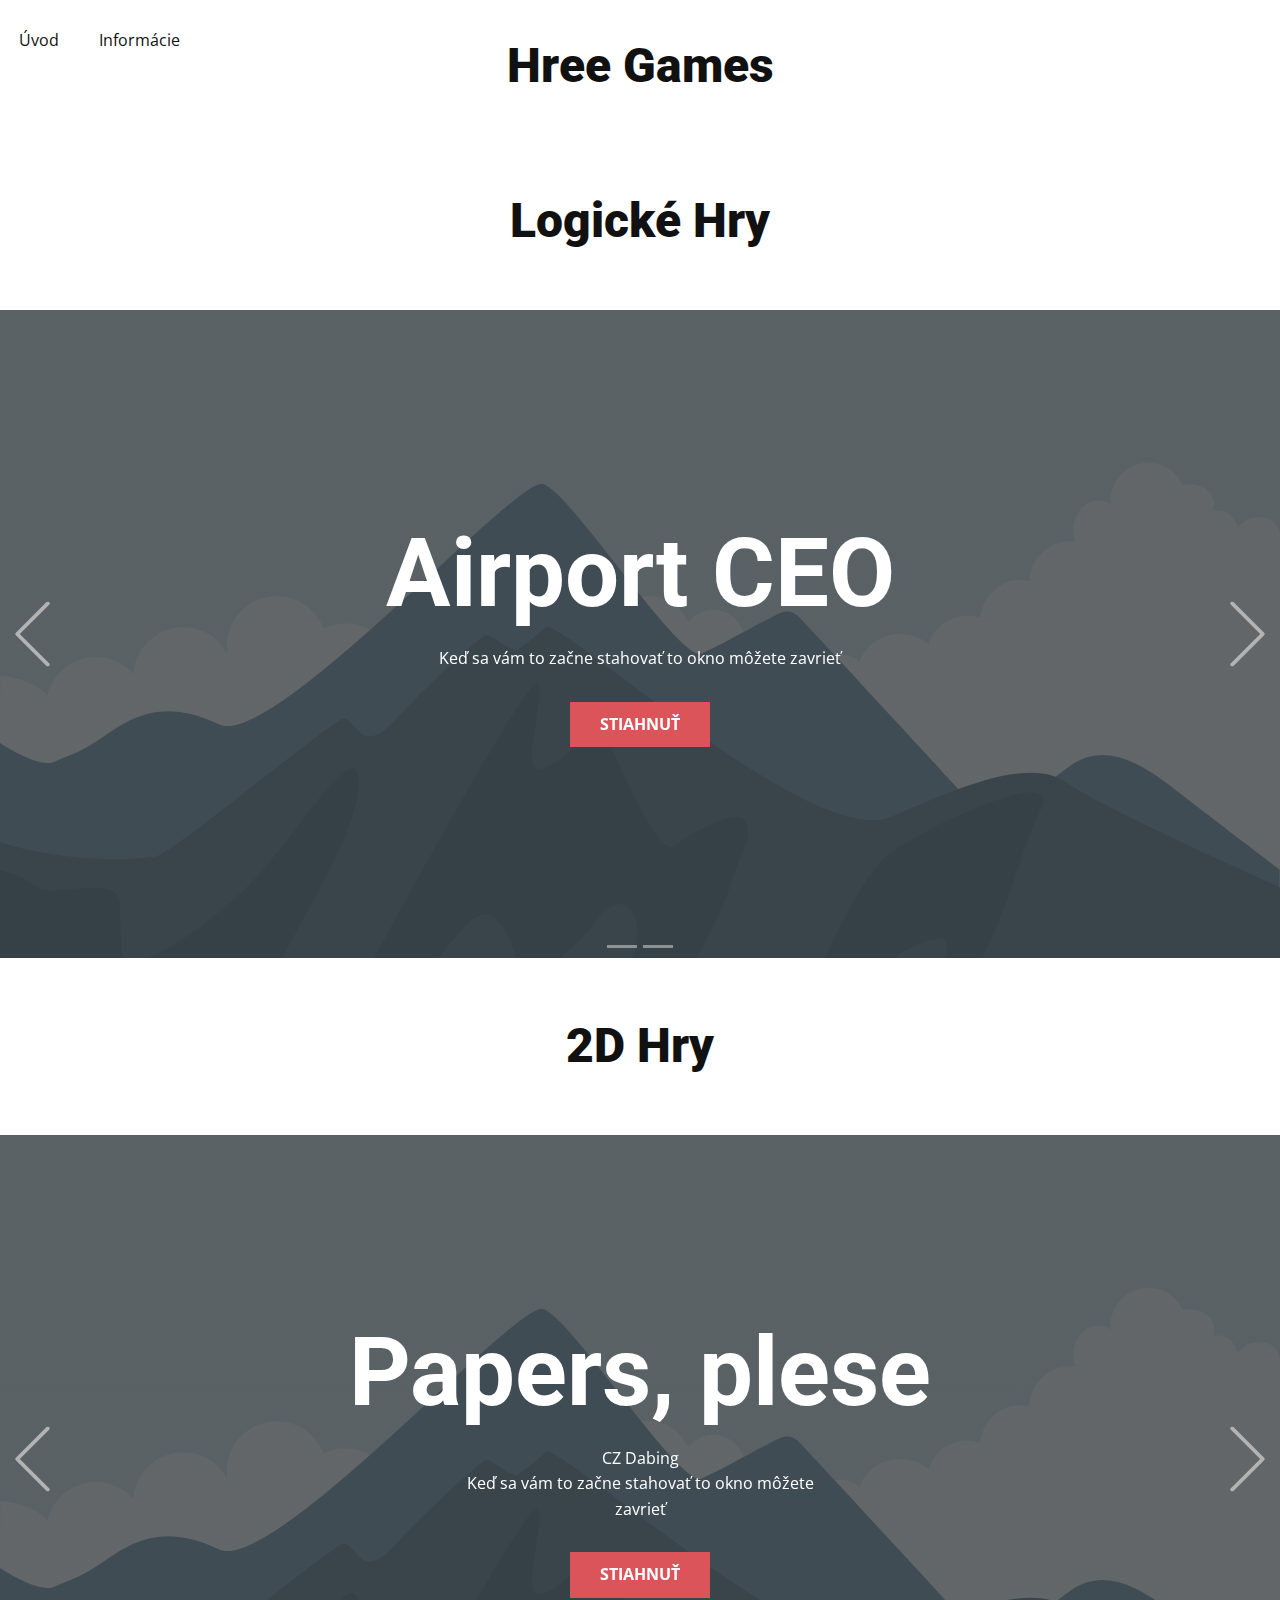
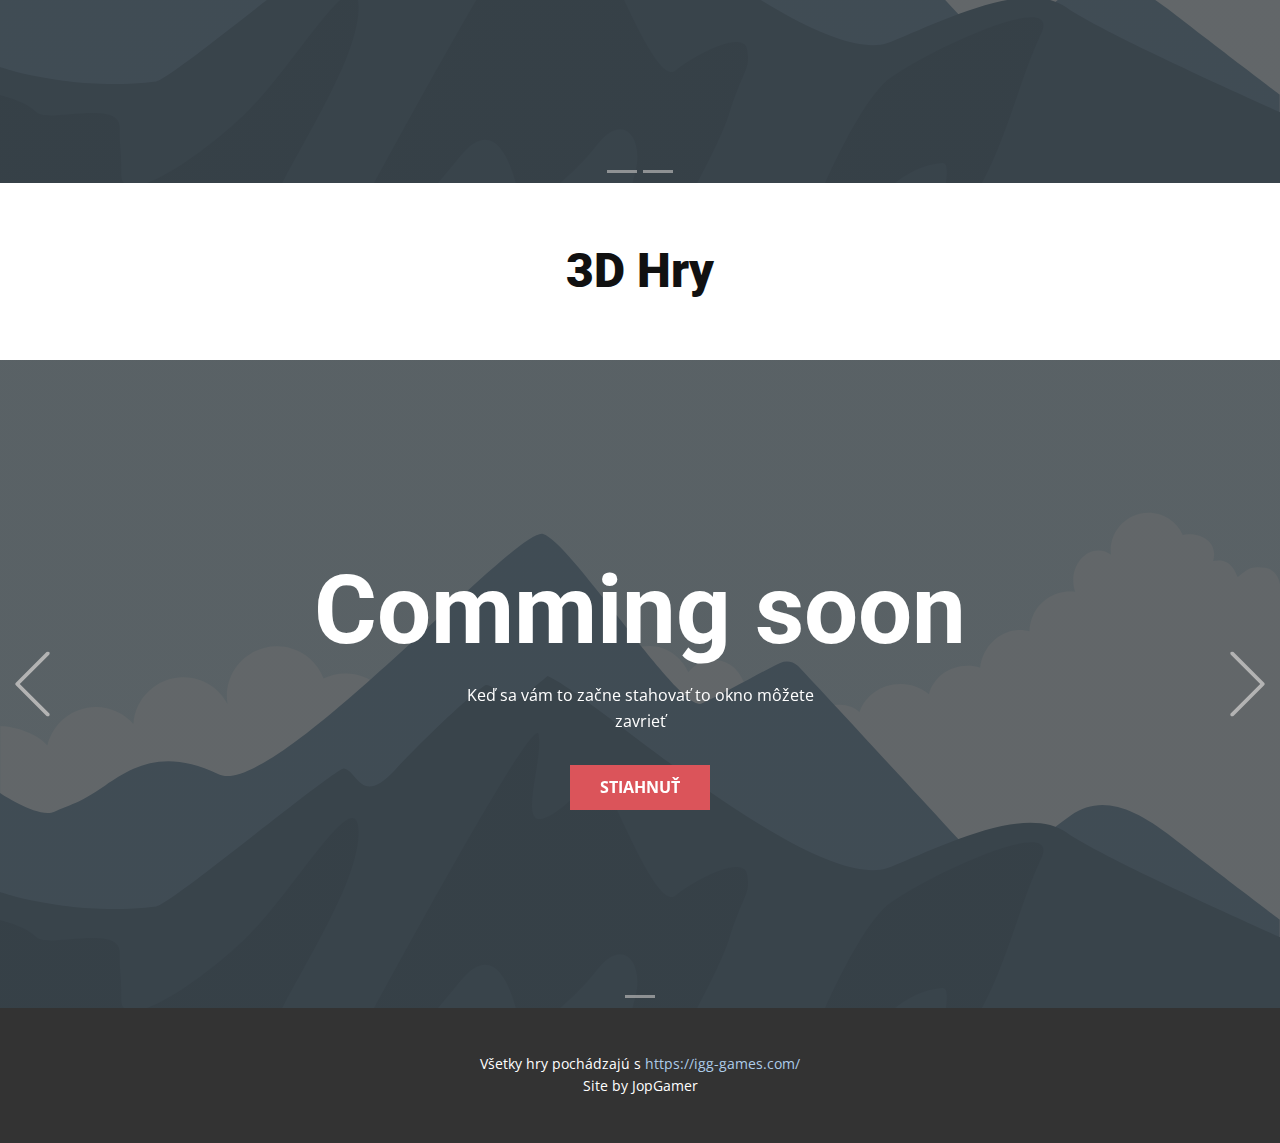
==== Hry.html @ a9bf8938 "Ikona 1.2" ====
<!DOCTYPE html>
<html style="font-size: 16px;">
  <head>
  <!-- Global site tag (gtag.js) - Google Analytics -->
<script async src="https://www.googletagmanager.com/gtag/js?id=UA-173172376-1"></script>
<script>
  window.dataLayer = window.dataLayer || [];
  function gtag(){dataLayer.push(arguments);}
  gtag('js', new Date());

  gtag('config', 'UA-173172376-1');
</script>
<link rel="icon" type="image/png"href="https://jojko100.github.io/freehry-github.io/Asseti/ms-icon-310x310.png">
    <meta name="viewport" content="width=device-width, initial-scale=1.0">
    <meta charset="utf-8">
    <meta name="keywords" content="Free Games">
    <meta name="description" content="">
    <meta name="page_type" content="np-template-header-footer-from-plugin">  
    <meta name="viewport" content="width=device-width, initial-scale=1.0">
    <meta charset="utf-8">
    <meta name="keywords" content="Airport CEO, LogicBots">
    <meta name="description" content="">
    <meta name="page_type" content="np-template-header-footer-from-plugin">
    <title>Hry</title>
    <link rel="stylesheet" href="nicepage.css" media="screen">
<link rel="stylesheet" href="Hry.css" media="screen">
    <script class="u-script" type="text/javascript" src="jquery.js" defer=""></script>
    <script class="u-script" type="text/javascript" src="nicepage.js" defer=""></script>
    <meta name="generator" content="Nicepage 2.20.1, nicepage.com">
    
    
    
    
    
    
    
    
    
    
    
    
    
    <link id="u-theme-google-font" rel="stylesheet" href="https://fonts.googleapis.com/css?family=Roboto:100,100i,300,300i,400,400i,500,500i,700,700i,900,900i|Open+Sans:300,300i,400,400i,600,600i,700,700i,800,800i">
    <script type="application/ld+json">{
		"@context": "http://schema.org",
		"@type": "Organization",
		"name": "",
		"url": "index.html"
}</script>
    <meta property="og:title" content="Hry">
    <meta property="og:type" content="website">
    <meta name="theme-color" content="#478ac9">
    <link rel="canonical" href="index.html">
    <meta property="og:url" content="index.html">
  </head>
  <body class="u-body u-overlap"><header class="u-clearfix u-header u-header" id="sec-85f0"><div class="u-clearfix u-sheet u-valign-middle u-sheet-1">
        <nav class="u-menu u-menu-dropdown u-offcanvas u-menu-1">
          <div class="menu-collapse" style="font-size: 1rem; letter-spacing: 0;">
            <a class="u-button-style u-custom-left-right-menu-spacing u-custom-padding-bottom u-custom-top-bottom-menu-spacing u-nav-link u-text-active-palette-1-base u-text-hover-palette-2-base" href="#">
              <svg><use xmlns:xlink="http://www.w3.org/1999/xlink" xlink:href="#menu-hamburger"></use></svg>
              <svg version="1.1" xmlns="http://www.w3.org/2000/svg" xmlns:xlink="http://www.w3.org/1999/xlink"><defs><symbol id="menu-hamburger" viewBox="0 0 16 16" style="width: 16px; height: 16px;"><rect y="1" width="16" height="2"></rect><rect y="7" width="16" height="2"></rect><rect y="13" width="16" height="2"></rect>
</symbol>
</defs></svg>
            </a>
          </div>
          <div class="u-custom-menu u-nav-container">
            <ul class="u-nav u-unstyled u-nav-1"><li class="u-nav-item"><a class="u-button-style u-nav-link u-text-active-palette-1-base u-text-hover-palette-2-base" href="Úvod.html" style="padding: 10px 20px;">Úvod</a>
</li><li class="u-nav-item"><a class="u-button-style u-nav-link u-text-active-palette-1-base u-text-hover-palette-2-base" href="Informácie.html" style="padding: 10px 20px;">Informácie</a>
</li></ul>
          </div>
          <div class="u-custom-menu u-nav-container-collapse">
            <div class="u-black u-container-style u-inner-container-layout u-opacity u-opacity-95 u-sidenav">
              <div class="u-menu-close"></div>
              <ul class="u-align-center u-nav u-popupmenu-items u-unstyled u-nav-2"><li class="u-nav-item"><a class="u-button-style u-nav-link" href="Úvod.html" style="padding: 10px 20px;">Úvod</a>
</li><li class="u-nav-item"><a class="u-button-style u-nav-link" href="Informácie.html" style="padding: 10px 20px;">Informácie</a>
</li></ul>
            </div>
            <div class="u-black u-menu-overlay u-opacity u-opacity-70"></div>
          </div>
        </nav>
      </div></header>
    <section class="u-align-center u-clearfix u-section-1" id="sec-4566">
      <div class="u-clearfix u-sheet u-valign-middle u-sheet-1">
        <h1 class="u-text u-text-1">Hree Games<br>
        </h1>
      </div>
    </section>
    <section class="u-align-center u-clearfix u-section-2" id="sec-d73d">
      <div class="u-clearfix u-sheet u-valign-middle u-sheet-1">
        <h1 class="u-text u-text-1">Logické Hry<br>
        </h1>
      </div>
    </section>
    <section id="carousel_e191" class="u-carousel u-slide u-block-4001-1" data-u-ride="carousel" data-interval="5000">
      <ol class="u-absolute-hcenter u-carousel-indicators u-block-4001-2">
        <li data-u-target="#carousel_e191" data-u-slide-to="0" class="u-grey-30"></li>
        <li data-u-target="#carousel_e191" class="u-grey-30" data-u-slide-to="1"></li>
      </ol>
      <div class="u-carousel-inner" role="listbox">
        <div class="u-active u-align-center u-carousel-item u-clearfix u-image u-shading u-section-3-1" src="" data-image-width="256" data-image-height="256">
          <div class="u-clearfix u-sheet u-valign-middle u-sheet-1">
            <h1 class="u-text u-text-default u-title u-text-1">Airport CEO</h1>
            <p class="u-text u-text-default u-text-2">Keď sa vám to začne stahovať to okno môžete zavrieť</p>
            <a href="http://nasjojko.quickconnect.to/fbsharing/RPIjB5fj" class="u-btn u-button-style u-palette-2-base u-btn-1">Stiahnuť</a>
          </div>
        </div>
        <div class="u-align-center u-carousel-item u-clearfix u-image u-shading u-section-3-2" src="" data-image-width="256" data-image-height="256">
          <div class="u-clearfix u-sheet u-valign-middle u-sheet-1">
            <h1 class="u-text u-text-default u-title u-text-1">LogicBot</h1>
            <p class="u-text u-text-default u-text-2">Keď sa vám to začne stahovať to okno môžete zavrieť</p>
            <a href="http://nasjojko.quickconnect.to/fbsharing/UUTL4Cnaj" class="u-btn u-button-style u-palette-2-base u-btn-1" target="_blank">Stiahnuť</a>
          </div>
        </div>
      </div>
      <a class="u-absolute-vcenter u-carousel-control u-carousel-control-prev u-text-grey-30 u-block-4001-3" href="#carousel_e191" role="button" data-u-slide="prev">
        <span aria-hidden="true">
          <svg viewBox="0 0 477.175 477.175"><path d="M145.188,238.575l215.5-215.5c5.3-5.3,5.3-13.8,0-19.1s-13.8-5.3-19.1,0l-225.1,225.1c-5.3,5.3-5.3,13.8,0,19.1l225.1,225
                    c2.6,2.6,6.1,4,9.5,4s6.9-1.3,9.5-4c5.3-5.3,5.3-13.8,0-19.1L145.188,238.575z"></path></svg>
        </span>
        <span class="sr-only">Previous</span>
      </a>
      <a class="u-absolute-vcenter u-carousel-control u-carousel-control-next u-text-grey-30 u-block-4001-4" href="#carousel_e191" role="button" data-u-slide="next">
        <span aria-hidden="true">
          <svg viewBox="0 0 477.175 477.175"><path d="M360.731,229.075l-225.1-225.1c-5.3-5.3-13.8-5.3-19.1,0s-5.3,13.8,0,19.1l215.5,215.5l-215.5,215.5
                    c-5.3,5.3-5.3,13.8,0,19.1c2.6,2.6,6.1,4,9.5,4c3.4,0,6.9-1.3,9.5-4l225.1-225.1C365.931,242.875,365.931,234.275,360.731,229.075z"></path></svg>
        </span>
        <span class="sr-only">Next</span>
      </a>
    </section>
    <section class="u-align-center u-clearfix u-section-4" id="sec-fd2b">
      <div class="u-clearfix u-sheet u-valign-middle u-sheet-1">
        <h1 class="u-text u-text-1">2D Hry</h1>
      </div>
    </section>
    <section id="carousel_064a" class="u-carousel u-slide u-block-c6b3-1" data-u-ride="carousel" data-interval="5000">
      <ol class="u-absolute-hcenter u-carousel-indicators u-block-c6b3-2">
        <li data-u-target="#carousel_064a" data-u-slide-to="0" class="u-grey-30"></li>
        <li data-u-target="#carousel_064a" class="u-grey-30" data-u-slide-to="1"></li>
      </ol>
      <div class="u-carousel-inner" role="listbox">
        <div class="u-active u-align-center u-carousel-item u-clearfix u-image u-shading u-section-5-1" src="" data-image-width="256" data-image-height="256">
          <div class="u-clearfix u-sheet u-valign-middle u-sheet-1">
            <h1 class="u-text u-text-default u-title u-text-1">Papers, plese</h1>
            <p class="u-text u-text-2">CZ Dabing<br>Keď sa vám to začne stahovať to okno môžete zavrieť
            </p>
            <a href="http://nasjojko.quickconnect.to/fbsharing/dacPZU0x" class="u-btn u-button-style u-palette-2-base u-btn-1" target="_blank">Stiahnuť</a>
          </div>
        </div>
        <div class="u-align-center u-carousel-item u-clearfix u-image u-shading u-section-5-2" src="" data-image-width="256" data-image-height="256">
          <div class="u-clearfix u-sheet u-sheet-1">
            <h1 class="u-text u-text-default u-title u-text-1">Neon&nbsp;Abyss</h1>
            <p class="u-text u-text-default u-text-2">Keď sa vám to začne stahovať to okno môžete zavrieť</p>
            <a href="http://nasjojko.quickconnect.to/fbsharing/bpm0Du7F" class="u-border-0 u-btn u-button-style u-palette-2-base u-btn-1" target="_blank">Stiahnuť</a>
          </div>
        </div>
      </div>
      <a class="u-absolute-vcenter u-carousel-control u-carousel-control-prev u-text-grey-30 u-block-c6b3-3" href="#carousel_064a" role="button" data-u-slide="prev">
        <span aria-hidden="true">
          <svg viewBox="0 0 477.175 477.175"><path d="M145.188,238.575l215.5-215.5c5.3-5.3,5.3-13.8,0-19.1s-13.8-5.3-19.1,0l-225.1,225.1c-5.3,5.3-5.3,13.8,0,19.1l225.1,225
                    c2.6,2.6,6.1,4,9.5,4s6.9-1.3,9.5-4c5.3-5.3,5.3-13.8,0-19.1L145.188,238.575z"></path></svg>
        </span>
        <span class="sr-only">Previous</span>
      </a>
      <a class="u-absolute-vcenter u-carousel-control u-carousel-control-next u-text-grey-30 u-block-c6b3-4" href="#carousel_064a" role="button" data-u-slide="next">
        <span aria-hidden="true">
          <svg viewBox="0 0 477.175 477.175"><path d="M360.731,229.075l-225.1-225.1c-5.3-5.3-13.8-5.3-19.1,0s-5.3,13.8,0,19.1l215.5,215.5l-215.5,215.5
                    c-5.3,5.3-5.3,13.8,0,19.1c2.6,2.6,6.1,4,9.5,4c3.4,0,6.9-1.3,9.5-4l225.1-225.1C365.931,242.875,365.931,234.275,360.731,229.075z"></path></svg>
        </span>
        <span class="sr-only">Next</span>
      </a>
    </section>
    <section class="u-align-center u-clearfix u-section-6" id="sec-245e">
      <div class="u-clearfix u-sheet u-valign-middle u-sheet-1">
        <h1 class="u-text u-text-1">3D Hry<br>
        </h1>
      </div>
    </section>
    <section id="carousel_d946" class="u-carousel u-slide u-block-0fae-1" data-u-ride="carousel" data-interval="5000">
      <ol class="u-absolute-hcenter u-carousel-indicators u-block-0fae-2">
        <li data-u-target="#carousel_d946" data-u-slide-to="0" class="u-grey-30"></li>
      </ol>
      <div class="u-carousel-inner" role="listbox">
        <div class="u-active u-align-center u-carousel-item u-clearfix u-image u-shading u-section-7-1" src="" data-image-width="256" data-image-height="256">
          <div class="u-clearfix u-sheet u-valign-middle u-sheet-1">
            <h1 class="u-text u-text-default u-title u-text-1">Comming soon</h1>
            <p class="u-text u-text-2">Keď sa vám to začne stahovať to okno môžete zavrieť</p>
            <a href="" class="u-btn u-button-style u-palette-2-base u-btn-1">Stiahnuť</a>
          </div>
        </div>
      </div>
      <a class="u-absolute-vcenter u-carousel-control u-carousel-control-prev u-text-grey-30 u-block-0fae-3" href="#carousel_d946" role="button" data-u-slide="prev">
        <span aria-hidden="true">
          <svg viewBox="0 0 477.175 477.175"><path d="M145.188,238.575l215.5-215.5c5.3-5.3,5.3-13.8,0-19.1s-13.8-5.3-19.1,0l-225.1,225.1c-5.3,5.3-5.3,13.8,0,19.1l225.1,225
                    c2.6,2.6,6.1,4,9.5,4s6.9-1.3,9.5-4c5.3-5.3,5.3-13.8,0-19.1L145.188,238.575z"></path></svg>
        </span>
        <span class="sr-only">Previous</span>
      </a>
      <a class="u-absolute-vcenter u-carousel-control u-carousel-control-next u-text-grey-30 u-block-0fae-4" href="#carousel_d946" role="button" data-u-slide="next">
        <span aria-hidden="true">
          <svg viewBox="0 0 477.175 477.175"><path d="M360.731,229.075l-225.1-225.1c-5.3-5.3-13.8-5.3-19.1,0s-5.3,13.8,0,19.1l215.5,215.5l-215.5,215.5
                    c-5.3,5.3-5.3,13.8,0,19.1c2.6,2.6,6.1,4,9.5,4c3.4,0,6.9-1.3,9.5-4l225.1-225.1C365.931,242.875,365.931,234.275,360.731,229.075z"></path></svg>
        </span>
        <span class="sr-only">Next</span>
      </a>
    </section>
    
    
    <footer class="u-align-center u-clearfix u-footer u-grey-80 u-footer" id="sec-cfa4"><div class="u-clearfix u-sheet u-valign-middle u-sheet-1">
        <p class="u-small-text u-text u-text-variant u-text-1">Všetky hry pochádzajú s&nbsp;<a href="https://igg-games.com/">https://igg-games.com/</a>
          <br>Site by JopGamer<br>
        </p>
      </div></footer>
    </section>
  </body>
</html>
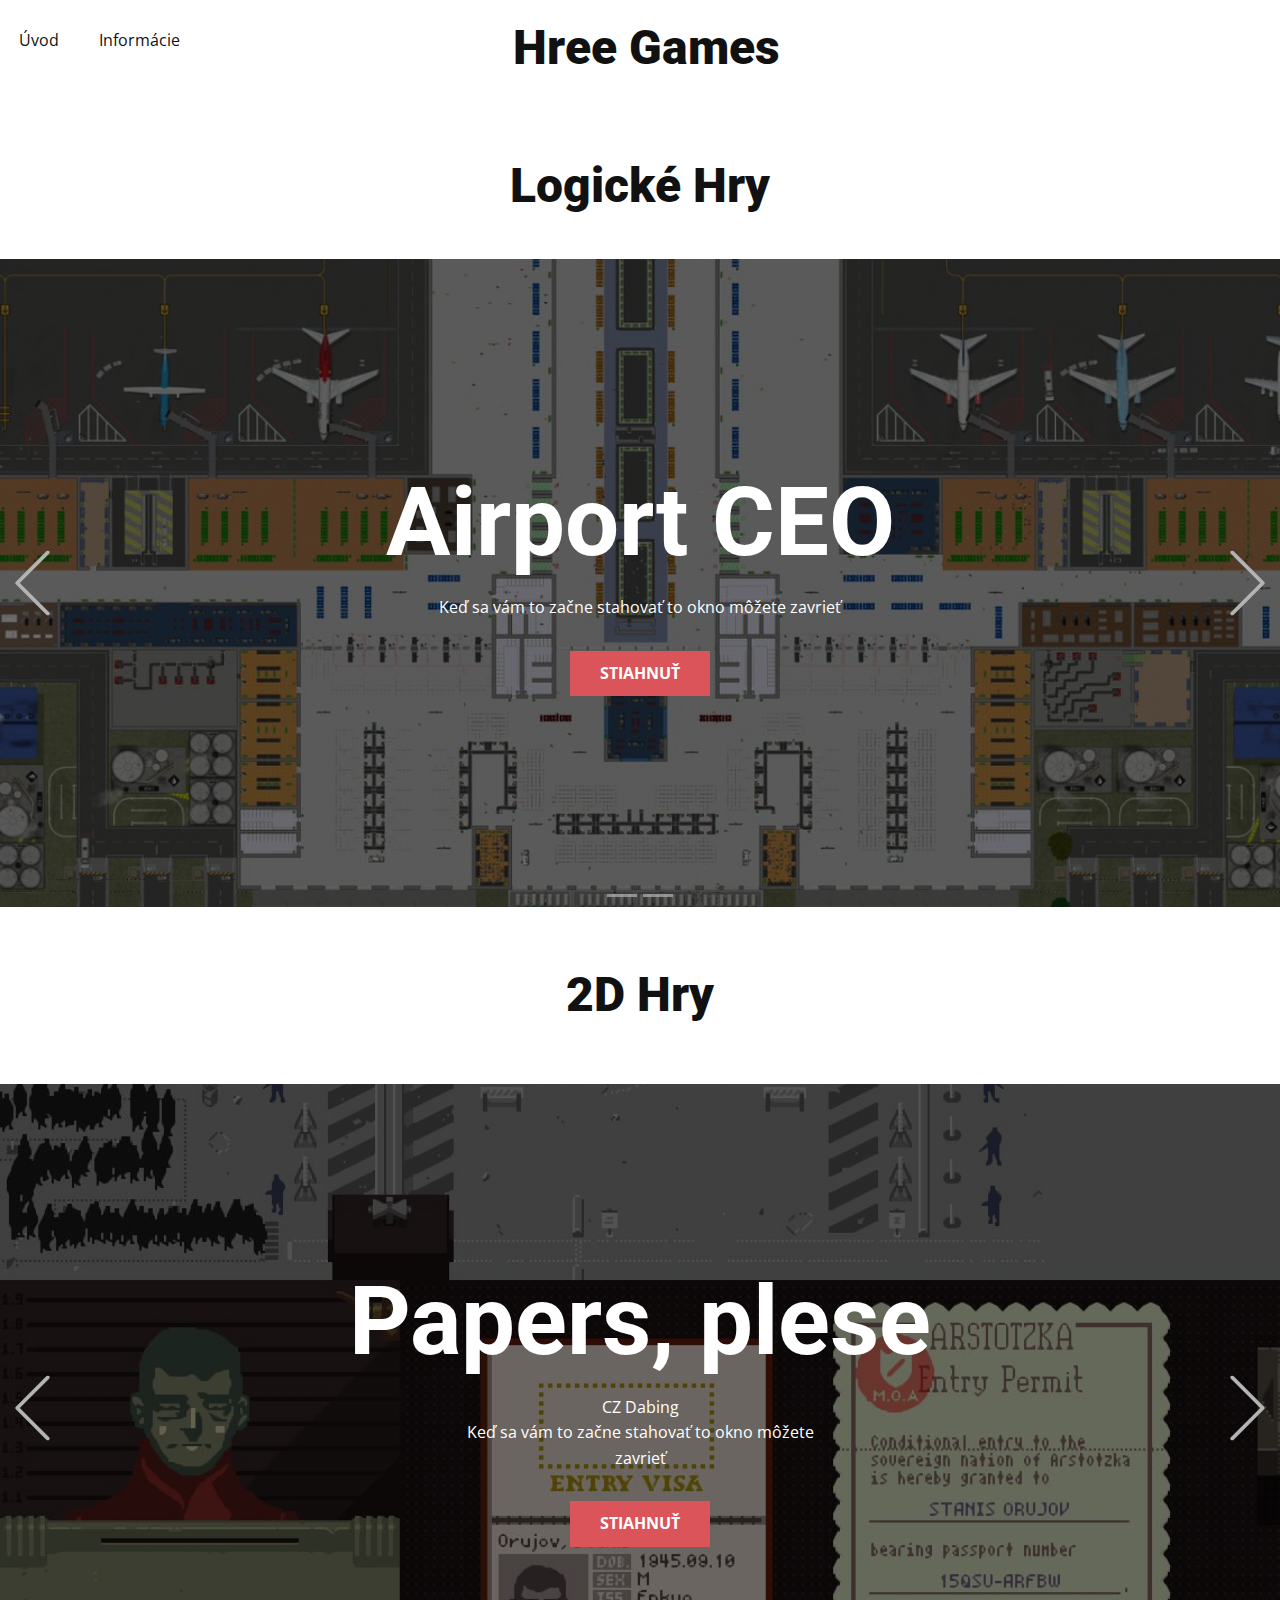
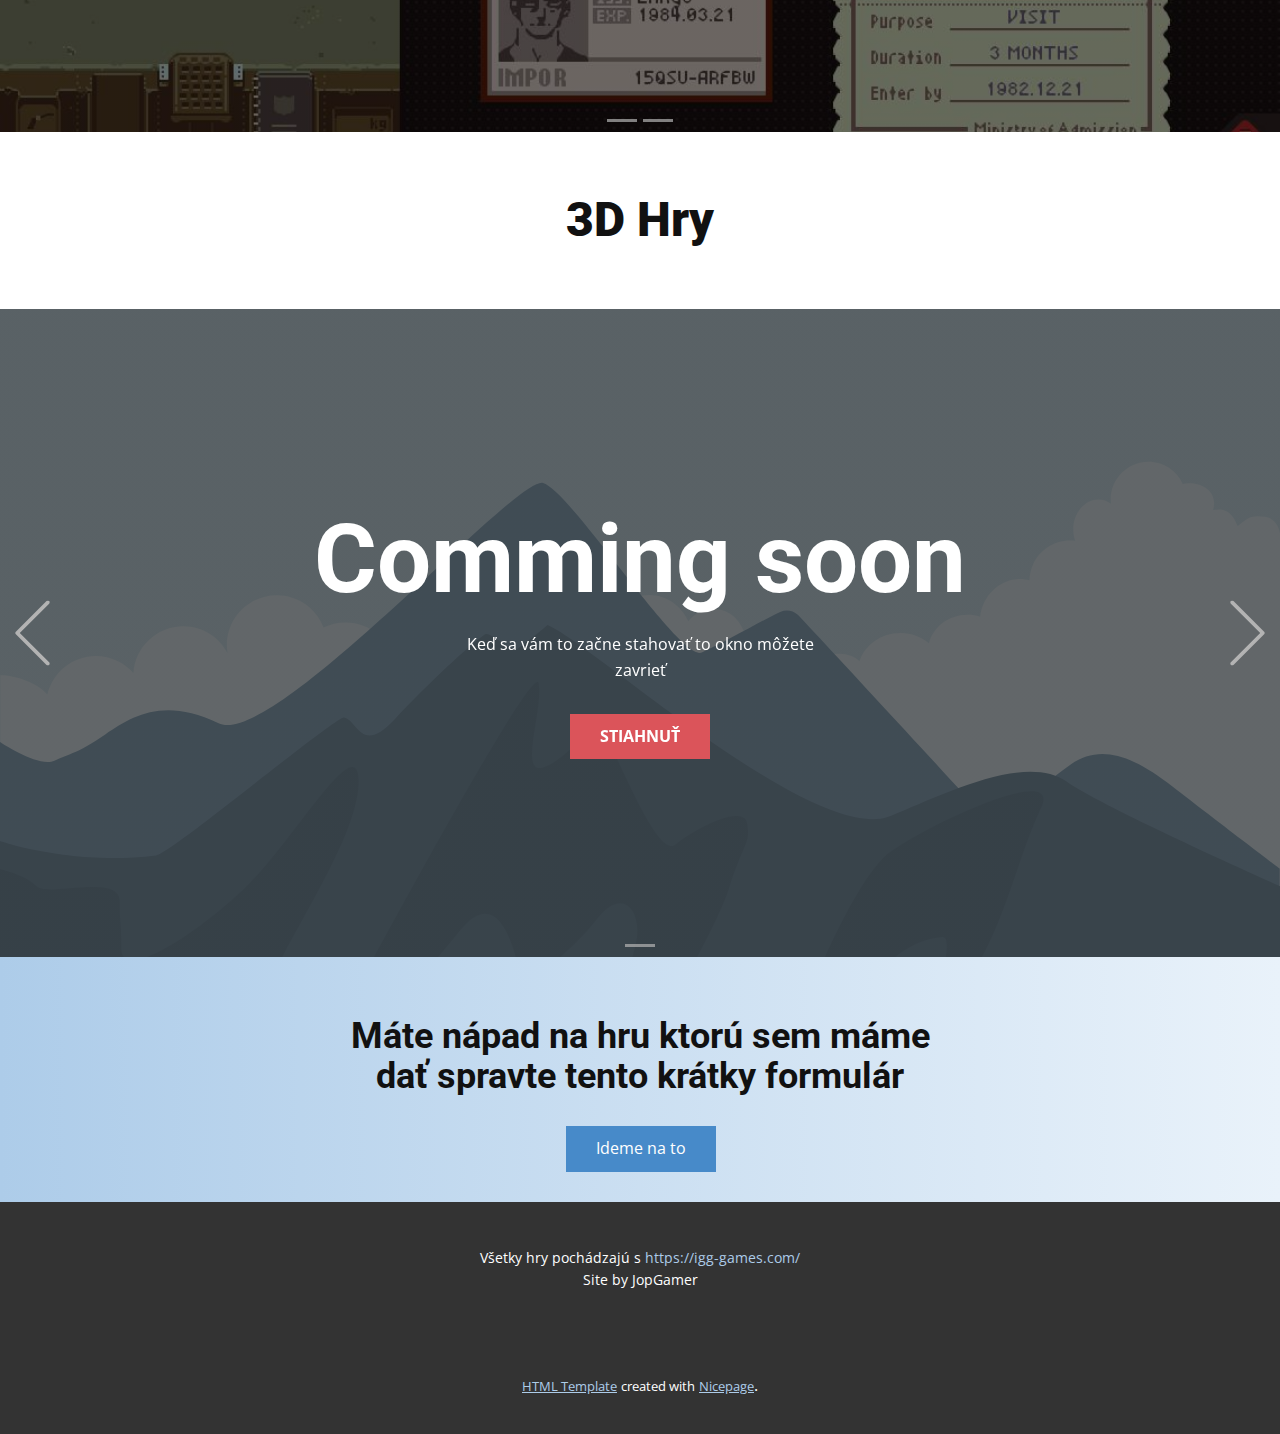
==== commit 570299a3: "Prerábka" ====
--- a/Hry.html
+++ b/Hry.html
@@ -1,25 +1,10 @@
 <!DOCTYPE html>
 <html style="font-size: 16px;">
   <head>
-  <!-- Global site tag (gtag.js) - Google Analytics -->
-<script async src="https://www.googletagmanager.com/gtag/js?id=UA-173172376-1"></script>
-<script>
-  window.dataLayer = window.dataLayer || [];
-  function gtag(){dataLayer.push(arguments);}
-  gtag('js', new Date());
-
-  gtag('config', 'UA-173172376-1');
-</script>
-<link rel="icon" type="image/png"href="https://jojko100.github.io/freehry-github.io/Asseti/ms-icon-310x310.png">
-    <meta name="viewport" content="width=device-width, initial-scale=1.0">
-    <meta charset="utf-8">
-    <meta name="keywords" content="Free Games">
-    <meta name="description" content="">
-    <meta name="page_type" content="np-template-header-footer-from-plugin">  
     <meta name="viewport" content="width=device-width, initial-scale=1.0">
     <meta charset="utf-8">
     <meta name="keywords" content="Airport CEO, LogicBots">
-    <meta name="description" content="">
+    <meta name="description" content="Hry zadarmo bez rizika">
     <meta name="page_type" content="np-template-header-footer-from-plugin">
     <title>Hry</title>
     <link rel="stylesheet" href="nicepage.css" media="screen">
@@ -27,6 +12,8 @@
     <script class="u-script" type="text/javascript" src="jquery.js" defer=""></script>
     <script class="u-script" type="text/javascript" src="nicepage.js" defer=""></script>
     <meta name="generator" content="Nicepage 2.20.1, nicepage.com">
+    <link rel="icon" href="images/favicon.png">
+    
     
     
     
@@ -44,16 +31,17 @@
     <script type="application/ld+json">{
 		"@context": "http://schema.org",
 		"@type": "Organization",
-		"name": "",
+		"name": "Site1",
 		"url": "index.html"
 }</script>
     <meta property="og:title" content="Hry">
     <meta property="og:type" content="website">
+    <meta property="og:description" content="Hry zadarmo bez rizika">
     <meta name="theme-color" content="#478ac9">
     <link rel="canonical" href="index.html">
     <meta property="og:url" content="index.html">
   </head>
-  <body class="u-body u-overlap"><header class="u-clearfix u-header u-header" id="sec-85f0"><div class="u-clearfix u-sheet u-valign-middle u-sheet-1">
+  <body class="u-body u-overlap"><header class="u-clearfix u-header u-header" id="sec-85f0"><div class="u-clearfix u-sheet u-sheet-1">
         <nav class="u-menu u-menu-dropdown u-offcanvas u-menu-1">
           <div class="menu-collapse" style="font-size: 1rem; letter-spacing: 0;">
             <a class="u-button-style u-custom-left-right-menu-spacing u-custom-padding-bottom u-custom-top-bottom-menu-spacing u-nav-link u-text-active-palette-1-base u-text-hover-palette-2-base" href="#">
@@ -78,12 +66,11 @@
             <div class="u-black u-menu-overlay u-opacity u-opacity-70"></div>
           </div>
         </nav>
+        <h1 class="u-align-center u-text u-text-1">Hree Games<br>
+        </h1>
       </div></header>
     <section class="u-align-center u-clearfix u-section-1" id="sec-4566">
-      <div class="u-clearfix u-sheet u-valign-middle u-sheet-1">
-        <h1 class="u-text u-text-1">Hree Games<br>
-        </h1>
-      </div>
+      <div class="u-clearfix u-sheet u-sheet-1"></div>
     </section>
     <section class="u-align-center u-clearfix u-section-2" id="sec-d73d">
       <div class="u-clearfix u-sheet u-valign-middle u-sheet-1">
@@ -97,18 +84,18 @@
         <li data-u-target="#carousel_e191" class="u-grey-30" data-u-slide-to="1"></li>
       </ol>
       <div class="u-carousel-inner" role="listbox">
-        <div class="u-active u-align-center u-carousel-item u-clearfix u-image u-shading u-section-3-1" src="" data-image-width="256" data-image-height="256">
+        <div class="u-active u-align-center u-carousel-item u-clearfix u-image u-shading u-section-3-1" src="">
           <div class="u-clearfix u-sheet u-valign-middle u-sheet-1">
             <h1 class="u-text u-text-default u-title u-text-1">Airport CEO</h1>
             <p class="u-text u-text-default u-text-2">Keď sa vám to začne stahovať to okno môžete zavrieť</p>
-            <a href="http://nasjojko.quickconnect.to/fbsharing/RPIjB5fj" class="u-btn u-button-style u-palette-2-base u-btn-1">Stiahnuť</a>
-          </div>
-        </div>
-        <div class="u-align-center u-carousel-item u-clearfix u-image u-shading u-section-3-2" src="" data-image-width="256" data-image-height="256">
+            <a href="http://klaud1.quickconnect.to/fbsharing/RPIjB5fj" class="u-btn u-button-style u-palette-2-base u-btn-1">Stiahnuť</a>
+          </div>
+        </div>
+        <div class="u-align-center u-carousel-item u-clearfix u-image u-shading u-section-3-2" src="">
           <div class="u-clearfix u-sheet u-valign-middle u-sheet-1">
             <h1 class="u-text u-text-default u-title u-text-1">LogicBot</h1>
             <p class="u-text u-text-default u-text-2">Keď sa vám to začne stahovať to okno môžete zavrieť</p>
-            <a href="http://nasjojko.quickconnect.to/fbsharing/UUTL4Cnaj" class="u-btn u-button-style u-palette-2-base u-btn-1" target="_blank">Stiahnuť</a>
+            <a href="http://klaud1.quickconnect.to/fbsharing/UUTL4Cnaj" class="u-btn u-button-style u-palette-2-base u-btn-1" target="_blank">Stiahnuť</a>
           </div>
         </div>
       </div>
@@ -138,19 +125,19 @@
         <li data-u-target="#carousel_064a" class="u-grey-30" data-u-slide-to="1"></li>
       </ol>
       <div class="u-carousel-inner" role="listbox">
-        <div class="u-active u-align-center u-carousel-item u-clearfix u-image u-shading u-section-5-1" src="" data-image-width="256" data-image-height="256">
+        <div class="u-active u-align-center u-carousel-item u-clearfix u-image u-shading u-section-5-1" src="">
           <div class="u-clearfix u-sheet u-valign-middle u-sheet-1">
             <h1 class="u-text u-text-default u-title u-text-1">Papers, plese</h1>
             <p class="u-text u-text-2">CZ Dabing<br>Keď sa vám to začne stahovať to okno môžete zavrieť
             </p>
-            <a href="http://nasjojko.quickconnect.to/fbsharing/dacPZU0x" class="u-btn u-button-style u-palette-2-base u-btn-1" target="_blank">Stiahnuť</a>
-          </div>
-        </div>
-        <div class="u-align-center u-carousel-item u-clearfix u-image u-shading u-section-5-2" src="" data-image-width="256" data-image-height="256">
+            <a href="http://klaud1.quickconnect.to/fbsharing/dacPZU0x" class="u-btn u-button-style u-palette-2-base u-btn-1" target="_blank">Stiahnuť</a>
+          </div>
+        </div>
+        <div class="u-align-center u-carousel-item u-clearfix u-image u-shading u-section-5-2" src="">
           <div class="u-clearfix u-sheet u-sheet-1">
             <h1 class="u-text u-text-default u-title u-text-1">Neon&nbsp;Abyss</h1>
             <p class="u-text u-text-default u-text-2">Keď sa vám to začne stahovať to okno môžete zavrieť</p>
-            <a href="http://nasjojko.quickconnect.to/fbsharing/bpm0Du7F" class="u-border-0 u-btn u-button-style u-palette-2-base u-btn-1" target="_blank">Stiahnuť</a>
+            <a href="http://klaud1.quickconnect.to/fbsharing/bpm0Du7F" class="u-border-0 u-btn u-button-style u-palette-2-base u-btn-1" target="_blank">Stiahnuť</a>
           </div>
         </div>
       </div>
@@ -203,6 +190,12 @@
         <span class="sr-only">Next</span>
       </a>
     </section>
+    <section class="u-align-center u-clearfix u-gradient u-section-8" id="sec-93cf">
+      <div class="u-clearfix u-sheet u-sheet-1">
+        <h2 class="u-text u-text-1">Máte nápad na hru ktorú sem máme dať spravte tento krátky formulár</h2>
+        <a href="https://forms.gle/g2fRTefWq3WXKJzd7" class="u-btn u-button-style u-btn-1" target="_blank">Ideme na to</a>
+      </div>
+    </section>
     
     
     <footer class="u-align-center u-clearfix u-footer u-grey-80 u-footer" id="sec-cfa4"><div class="u-clearfix u-sheet u-valign-middle u-sheet-1">
@@ -210,6 +203,16 @@
           <br>Site by JopGamer<br>
         </p>
       </div></footer>
+    <section class="u-backlink u-clearfix u-grey-80">
+      <a class="u-link" href="https://nicepage.com/html-templates" target="_blank">
+        <span>HTML Template</span>
+      </a>
+      <p class="u-text">
+        <span>created with</span>
+      </p>
+      <a class="u-link" href="https://nicepage.com/html" target="_blank">
+        <span>Nicepage</span>
+      </a>. 
     </section>
   </body>
 </html>--- a/nicepage.css
+++ b/nicepage.css
@@ -28547,10 +28547,12 @@
 /*end-variables sitestylecss*/
  .u-header {background-image: none}
 .u-header .u-sheet-1 {min-height: 80px}
-.u-header .u-menu-1 {margin: 22px auto 22px -71px}
+.u-header .u-menu-1 {margin: 22px auto 0 -71px}
 .u-header .u-nav-1 {font-size: 1rem; letter-spacing: 0}
-.u-header .u-nav-2 {font-size: 1rem; letter-spacing: 0} 
-@media (max-width: 1199px){ .u-header .u-menu-1 {width: auto; margin-left: 0} }
+.u-header .u-nav-2 {font-size: 1rem; letter-spacing: 0}
+.u-header .u-text-1 {font-weight: 900; margin: -36px 14px 60px 26px} 
+@media (max-width: 1199px){ .u-header .u-menu-1 {margin-left: 0}
+.u-header .u-text-1 {margin-top: -36px; margin-left: 0; margin-right: 0} }
 
 
 
--- a/Hry.css
+++ b/Hry.css
@@ -1,14 +1,11 @@
-.u-section-1 .u-sheet-1 {min-height: 133px}
-.u-section-1 .u-text-1 {font-weight: 900; margin: 40px 20px} 
-
-@media (max-width: 1199px){ .u-section-1 .u-text-1 {margin-left: 0; margin-right: 0} }.u-section-2 {margin-top: 0; margin-bottom: 0}
-.u-section-2 .u-sheet-1 {min-height: 177px}
-.u-section-2 .u-text-1 {font-weight: 900; margin: 60px 20px} 
+.u-section-1 .u-sheet-1 {min-height: 113px}.u-section-2 {margin-top: 0; margin-bottom: 0}
+.u-section-2 .u-sheet-1 {min-height: 146px}
+.u-section-2 .u-text-1 {font-weight: 900; margin: 46px 20px} 
 
 @media (max-width: 1199px){ .u-section-2 .u-text-1 {margin-left: 0; margin-right: 0} }.u-block-4001-1 {background-image: linear-gradient(0deg, rgba(0,0,0,0.55), rgba(0,0,0,0.55)), url("[data-uri]"); background-position: 50% 50%; margin-top: 0; margin-bottom: 0}
 .u-block-4001-2 {position: absolute; bottom: 10px}
 .u-block-4001-3 {position: absolute; left: 0}
-.u-block-4001-4 {position: absolute; right: 0}.u-section-3-1 {background-image: linear-gradient(0deg, rgba(0,0,0,0.55), rgba(0,0,0,0.55)), url("[data-uri]"); background-position: 50% 50%}
+.u-block-4001-4 {position: absolute; right: 0}.u-section-3-1 {background-image: linear-gradient(0deg, rgba(0,0,0,0.55), rgba(0,0,0,0.55)), url("images/DLKmmPgWsAAXEdW.jpg"); background-position: 50% 50%}
 .u-section-3-1 .u-sheet-1 {min-height: 648px}
 .u-section-3-1 .u-text-1 {font-size: 6rem; font-weight: 700; margin: 60px auto 0}
 .u-section-3-1 .u-text-2 {margin: 20px auto 0}
@@ -21,7 +18,7 @@
 @media (max-width: 767px){ .u-section-3-1 .u-sheet-1 {min-height: 307px} }
 
 @media (max-width: 575px){ .u-section-3-1 .u-sheet-1 {min-height: 193px}
-.u-section-3-1 .u-text-1 {font-size: 3.75rem} }.u-section-3-2 {background-image: linear-gradient(0deg, rgba(0,0,0,0.55), rgba(0,0,0,0.55)), url("[data-uri]"); background-position: 50% 50%}
+.u-section-3-1 .u-text-1 {font-size: 3.75rem} }.u-section-3-2 {background-image: linear-gradient(0deg, rgba(0,0,0,0.55), rgba(0,0,0,0.55)), url("images/ss_592f00fae3ccffc19049ece75add06b92616fe27.1920x1080.jpg"); background-position: 50% 50%}
 .u-section-3-2 .u-sheet-1 {min-height: 648px}
 .u-section-3-2 .u-text-1 {font-size: 6rem; font-weight: 700; margin: 60px auto 0}
 .u-section-3-2 .u-text-2 {margin: 20px auto 0}
@@ -41,7 +38,7 @@
 @media (max-width: 1199px){ .u-section-4 .u-text-1 {margin-left: 0; margin-right: 0} }.u-block-c6b3-1 {background-image: linear-gradient(0deg, rgba(0,0,0,0.55), rgba(0,0,0,0.55)), url("[data-uri]"); background-position: 50% 50%; margin-top: 0; margin-bottom: 0}
 .u-block-c6b3-2 {position: absolute; bottom: 10px}
 .u-block-c6b3-3 {position: absolute; left: 0}
-.u-block-c6b3-4 {position: absolute; right: 0}.u-section-5-1 {background-image: linear-gradient(0deg, rgba(0,0,0,0.55), rgba(0,0,0,0.55)), url("[data-uri]"); background-position: 50% 50%}
+.u-block-c6b3-4 {position: absolute; right: 0}.u-section-5-1 {background-image: linear-gradient(0deg, rgba(0,0,0,0.55), rgba(0,0,0,0.55)), url("images/287233-1602855.jpg"); background-position: 50% 50%}
 .u-section-5-1 .u-sheet-1 {min-height: 648px}
 .u-section-5-1 .u-text-1 {font-size: 6rem; font-weight: 700; margin: 60px auto 0}
 .u-section-5-1 .u-text-2 {width: 395px; margin: 20px auto 0}
@@ -55,23 +52,27 @@
 
 @media (max-width: 575px){ .u-section-5-1 .u-sheet-1 {min-height: 193px}
 .u-section-5-1 .u-text-1 {font-size: 3.75rem}
-.u-section-5-1 .u-text-2 {width: 340px} }.u-section-5-2 {background-image: linear-gradient(0deg, rgba(0,0,0,0.55), rgba(0,0,0,0.55)), url("[data-uri]"); background-position: 50% 50%}
+.u-section-5-1 .u-text-2 {width: 340px} }.u-section-5-2 {background-image: linear-gradient(0deg, rgba(0,0,0,0.55), rgba(0,0,0,0.55)), url("images/capsule_616x353.jpg"); background-position: 50% 50%}
 .u-section-5-2 .u-sheet-1 {min-height: 648px}
-.u-section-5-2 .u-text-1 {font-size: 6rem; font-weight: 700; margin: 210px auto 0}
-.u-section-5-2 .u-text-2 {margin: 20px auto 0}
+.u-section-5-2 .u-text-1 {font-size: 6rem; font-weight: 700; animation-duration: 1000ms; margin: 210px auto 0}
+.u-section-5-2 .u-text-2 {margin: 20px 372px 0 auto}
 .u-section-5-2 .u-btn-1 {text-transform: uppercase; font-weight: 700; border-style: solid; margin: 30px 491px 60px auto} 
 
 @media (max-width: 1199px){ .u-section-5-2 .u-sheet-1 {min-height: 534px}
+.u-section-5-2 .u-text-2 {margin-right: 307px}
 .u-section-5-2 .u-btn-1 {margin-right: 291px} }
 
 @media (max-width: 991px){ .u-section-5-2 .u-sheet-1 {min-height: 409px}
+.u-section-5-2 .u-text-2 {margin-right: 235px}
 .u-section-5-2 .u-btn-1 {margin-right: 71px} }
 
 @media (max-width: 767px){ .u-section-5-2 .u-sheet-1 {min-height: 307px}
+.u-section-5-2 .u-text-2 {margin-right: 176px}
 .u-section-5-2 .u-btn-1 {margin-right: 0} }
 
 @media (max-width: 575px){ .u-section-5-2 .u-sheet-1 {min-height: 193px}
-.u-section-5-2 .u-text-1 {font-size: 3.75rem} }.u-section-6 {margin-top: 0; margin-bottom: 0}
+.u-section-5-2 .u-text-1 {font-size: 3.75rem}
+.u-section-5-2 .u-text-2 {margin-right: 111px} }.u-section-6 {margin-top: 0; margin-bottom: 0}
 .u-section-6 .u-sheet-1 {min-height: 177px}
 .u-section-6 .u-text-1 {font-weight: 900; margin: 60px 20px} 
 
@@ -92,4 +93,16 @@
 
 @media (max-width: 575px){ .u-section-7-1 .u-sheet-1 {min-height: 193px}
 .u-section-7-1 .u-text-1 {font-size: 3.75rem}
-.u-section-7-1 .u-text-2 {width: 340px} }+.u-section-7-1 .u-text-2 {width: 340px} }.u-section-8 {background-image: linear-gradient(to right, #adcce9, #e9f2fa)}
+.u-section-8 .u-sheet-1 {min-height: 244px}
+.u-section-8 .u-text-1 {font-weight: 700; width: 594px; margin: 60px auto 0}
+.u-section-8 .u-btn-1 {margin: 30px auto 30px 496px} 
+
+@media (max-width: 1199px){ .u-section-8 .u-btn-1 {margin-left: 296px} }
+
+@media (max-width: 991px){ .u-section-8 .u-btn-1 {margin-left: 76px} }
+
+@media (max-width: 767px){ .u-section-8 .u-text-1 {width: 540px}
+.u-section-8 .u-btn-1 {margin-left: 0} }
+
+@media (max-width: 575px){ .u-section-8 .u-text-1 {width: 340px} }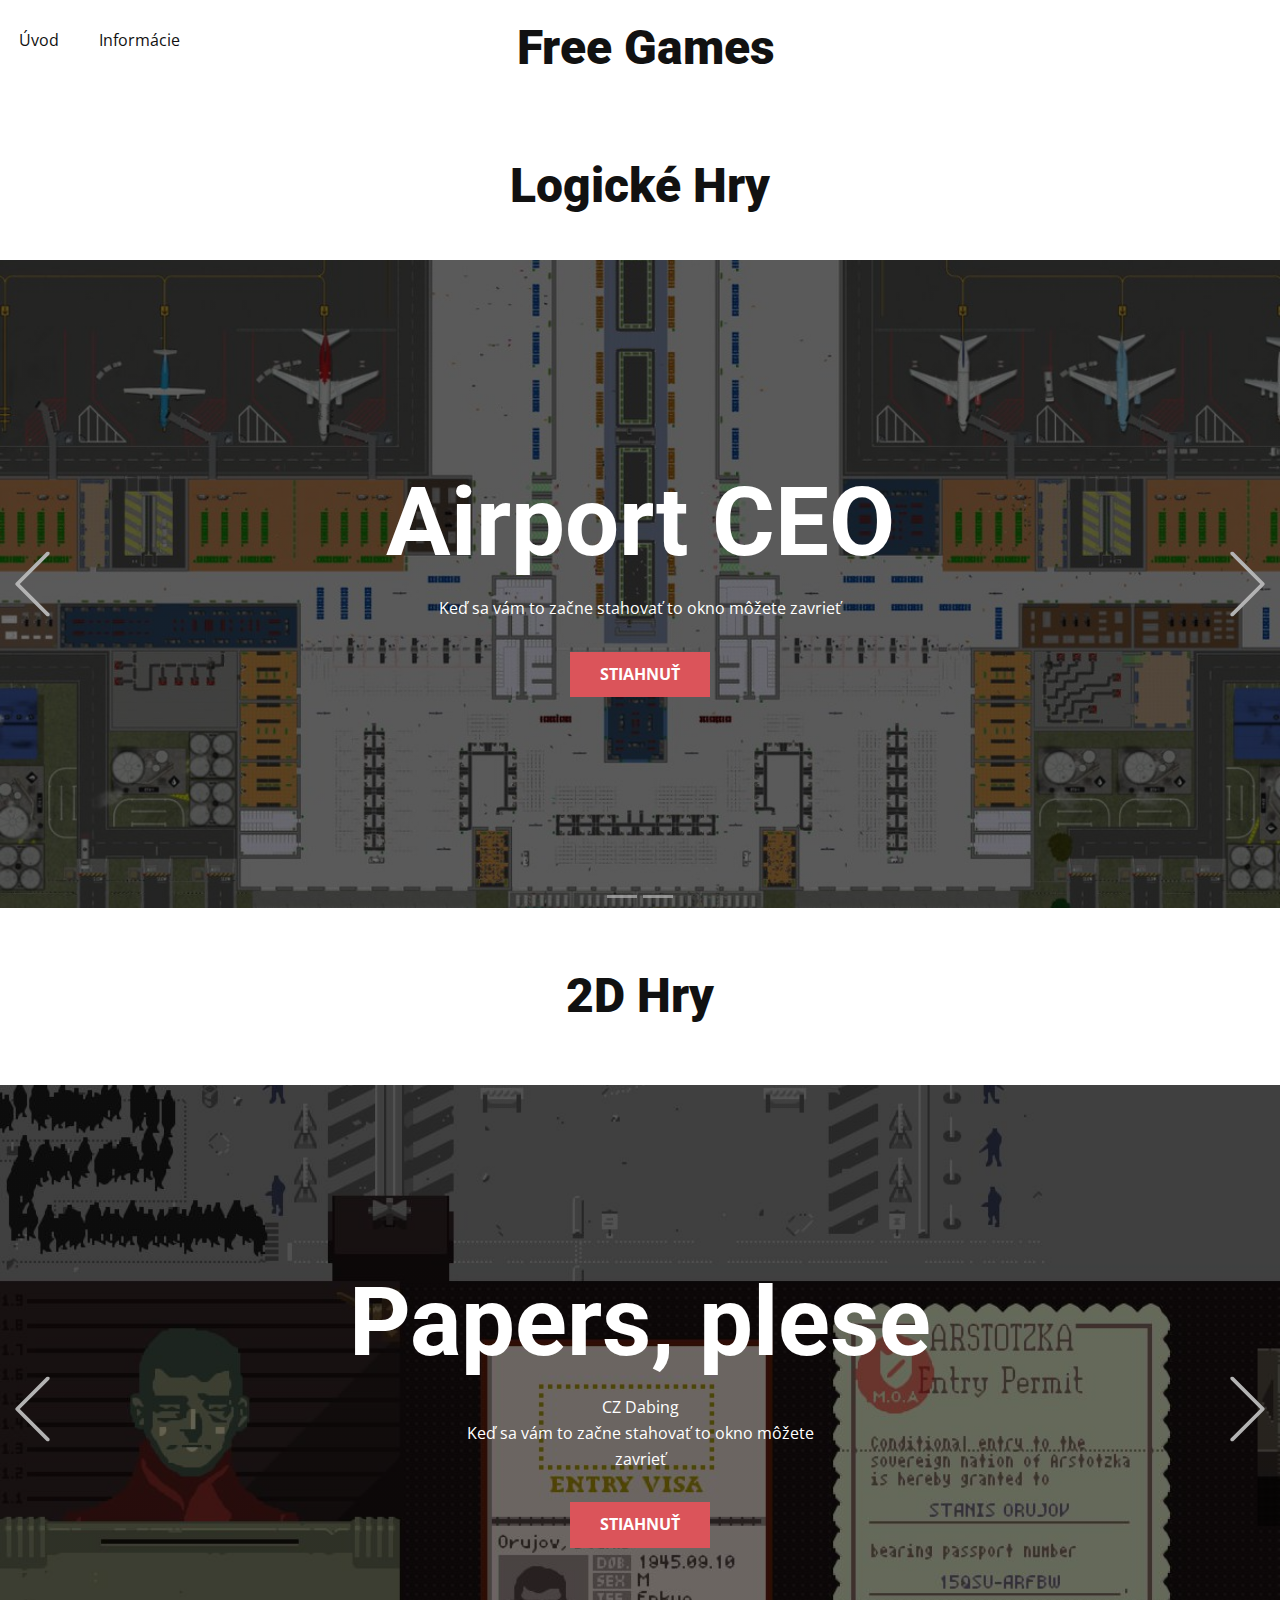
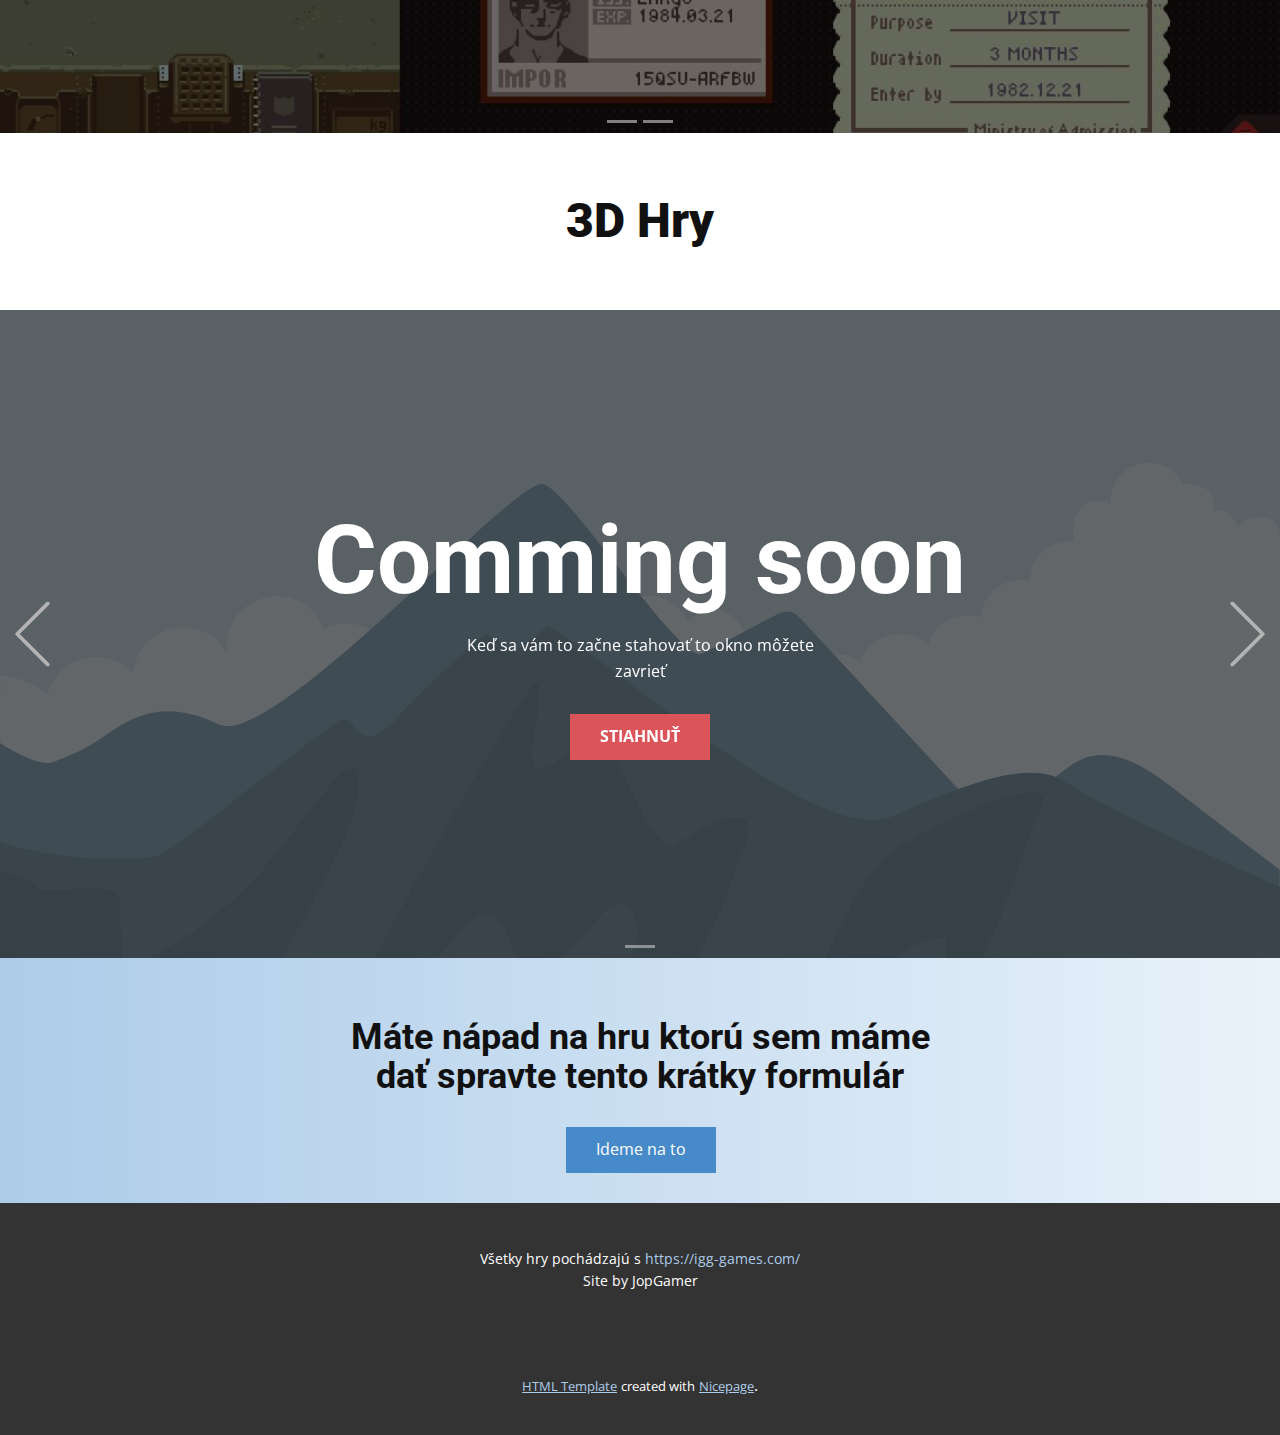
==== commit 26cefb7c: "1.5" ====
--- a/Hry.html
+++ b/Hry.html
@@ -66,7 +66,7 @@
             <div class="u-black u-menu-overlay u-opacity u-opacity-70"></div>
           </div>
         </nav>
-        <h1 class="u-align-center u-text u-text-1">Hree Games<br>
+        <h1 class="u-align-center u-text u-text-1">Free Games<br>
         </h1>
       </div></header>
     <section class="u-align-center u-clearfix u-section-1" id="sec-4566">
--- a/nicepage.css
+++ b/nicepage.css
@@ -28546,12 +28546,13 @@
 
 /*end-variables sitestylecss*/
  .u-header {background-image: none}
-.u-header .u-sheet-1 {min-height: 80px}
+.u-header .u-sheet-1 {min-height: 96px}
 .u-header .u-menu-1 {margin: 22px auto 0 -71px}
 .u-header .u-nav-1 {font-size: 1rem; letter-spacing: 0}
 .u-header .u-nav-2 {font-size: 1rem; letter-spacing: 0}
-.u-header .u-text-1 {font-weight: 900; margin: -36px 14px 60px 26px} 
-@media (max-width: 1199px){ .u-header .u-menu-1 {margin-left: 0}
+.u-header .u-text-1 {font-weight: 900; margin: -36px 14px 21px 26px} 
+@media (max-width: 1199px){ .u-header .u-sheet-1 {min-height: 96px}
+.u-header .u-menu-1 {margin-left: 0}
 .u-header .u-text-1 {margin-top: -36px; margin-left: 0; margin-right: 0} }
 
 
--- a/Hry.css
+++ b/Hry.css
@@ -1,6 +1,6 @@
 .u-section-1 .u-sheet-1 {min-height: 113px}.u-section-2 {margin-top: 0; margin-bottom: 0}
-.u-section-2 .u-sheet-1 {min-height: 146px}
-.u-section-2 .u-text-1 {font-weight: 900; margin: 46px 20px} 
+.u-section-2 .u-sheet-1 {min-height: 145px}
+.u-section-2 .u-text-1 {font-weight: 900; margin: 47px 20px} 
 
 @media (max-width: 1199px){ .u-section-2 .u-text-1 {margin-left: 0; margin-right: 0} }.u-block-4001-1 {background-image: linear-gradient(0deg, rgba(0,0,0,0.55), rgba(0,0,0,0.55)), url("[data-uri]"); background-position: 50% 50%; margin-top: 0; margin-bottom: 0}
 .u-block-4001-2 {position: absolute; bottom: 10px}
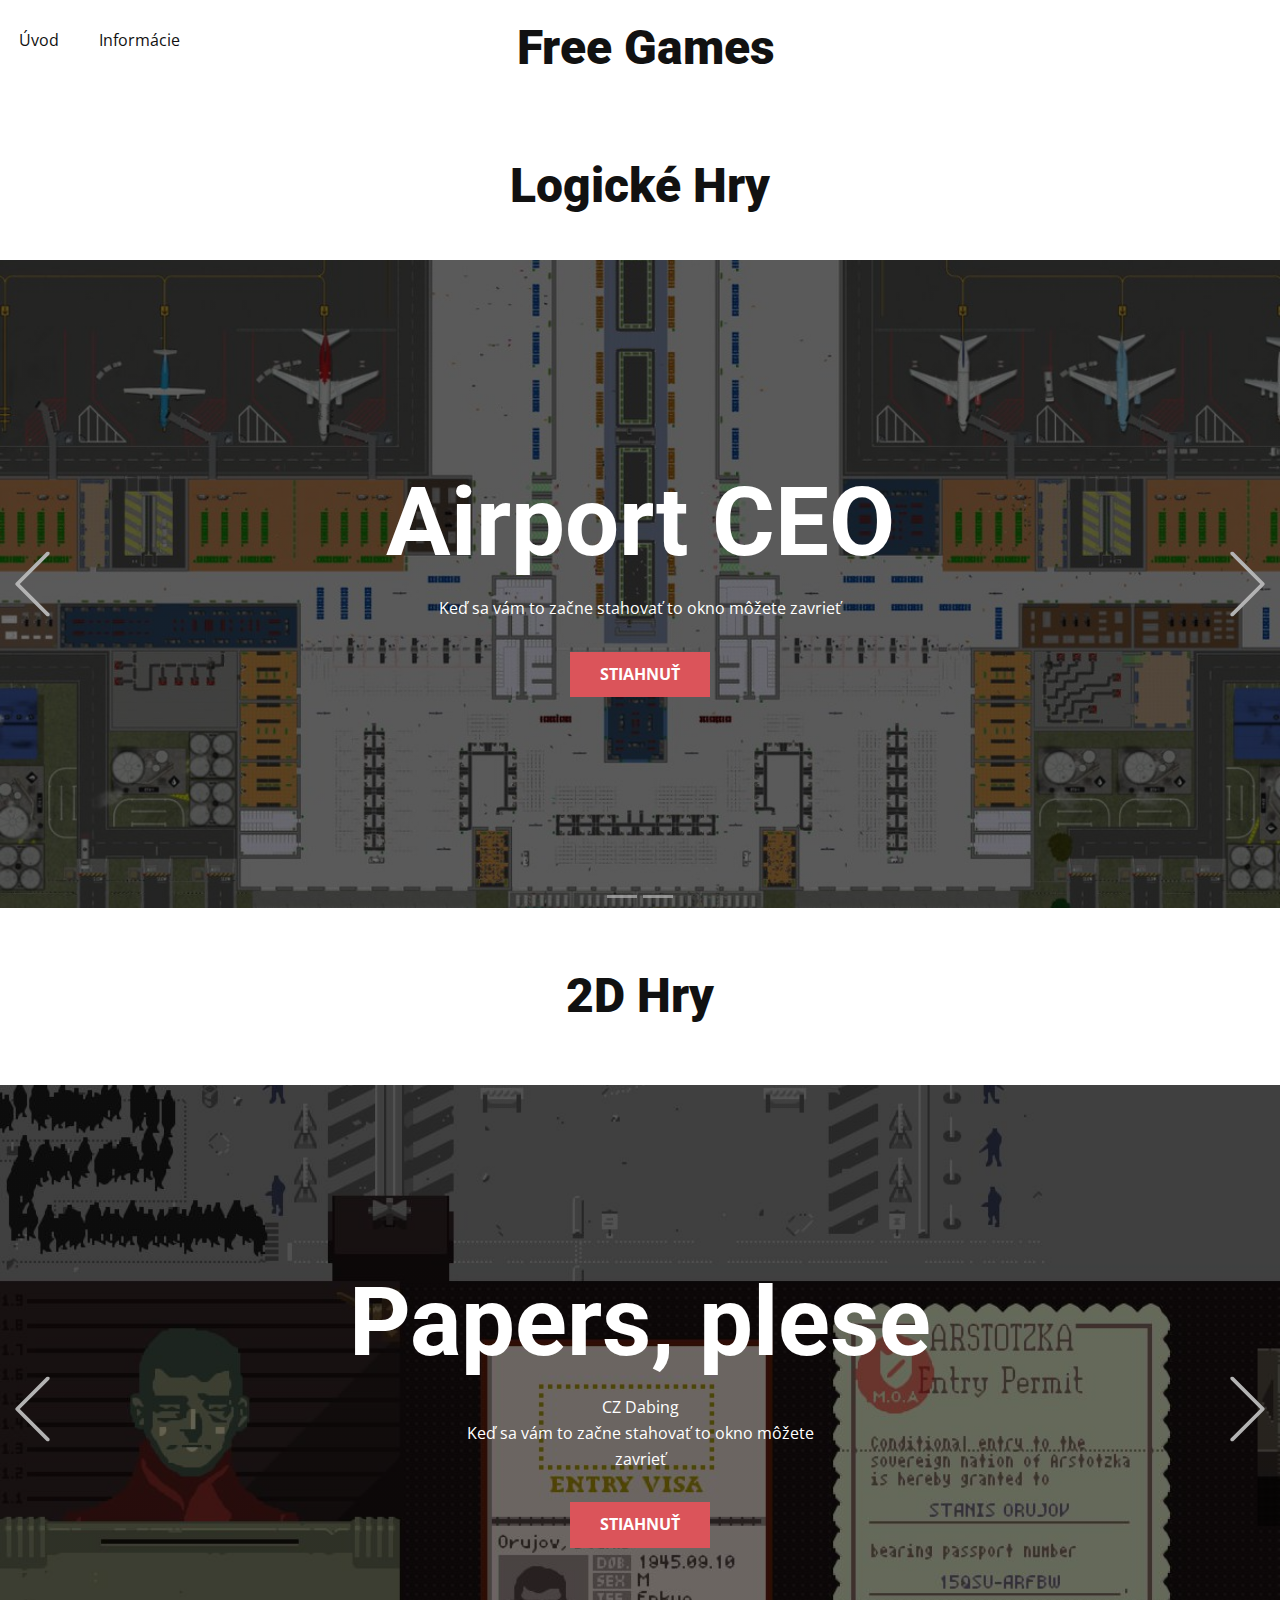
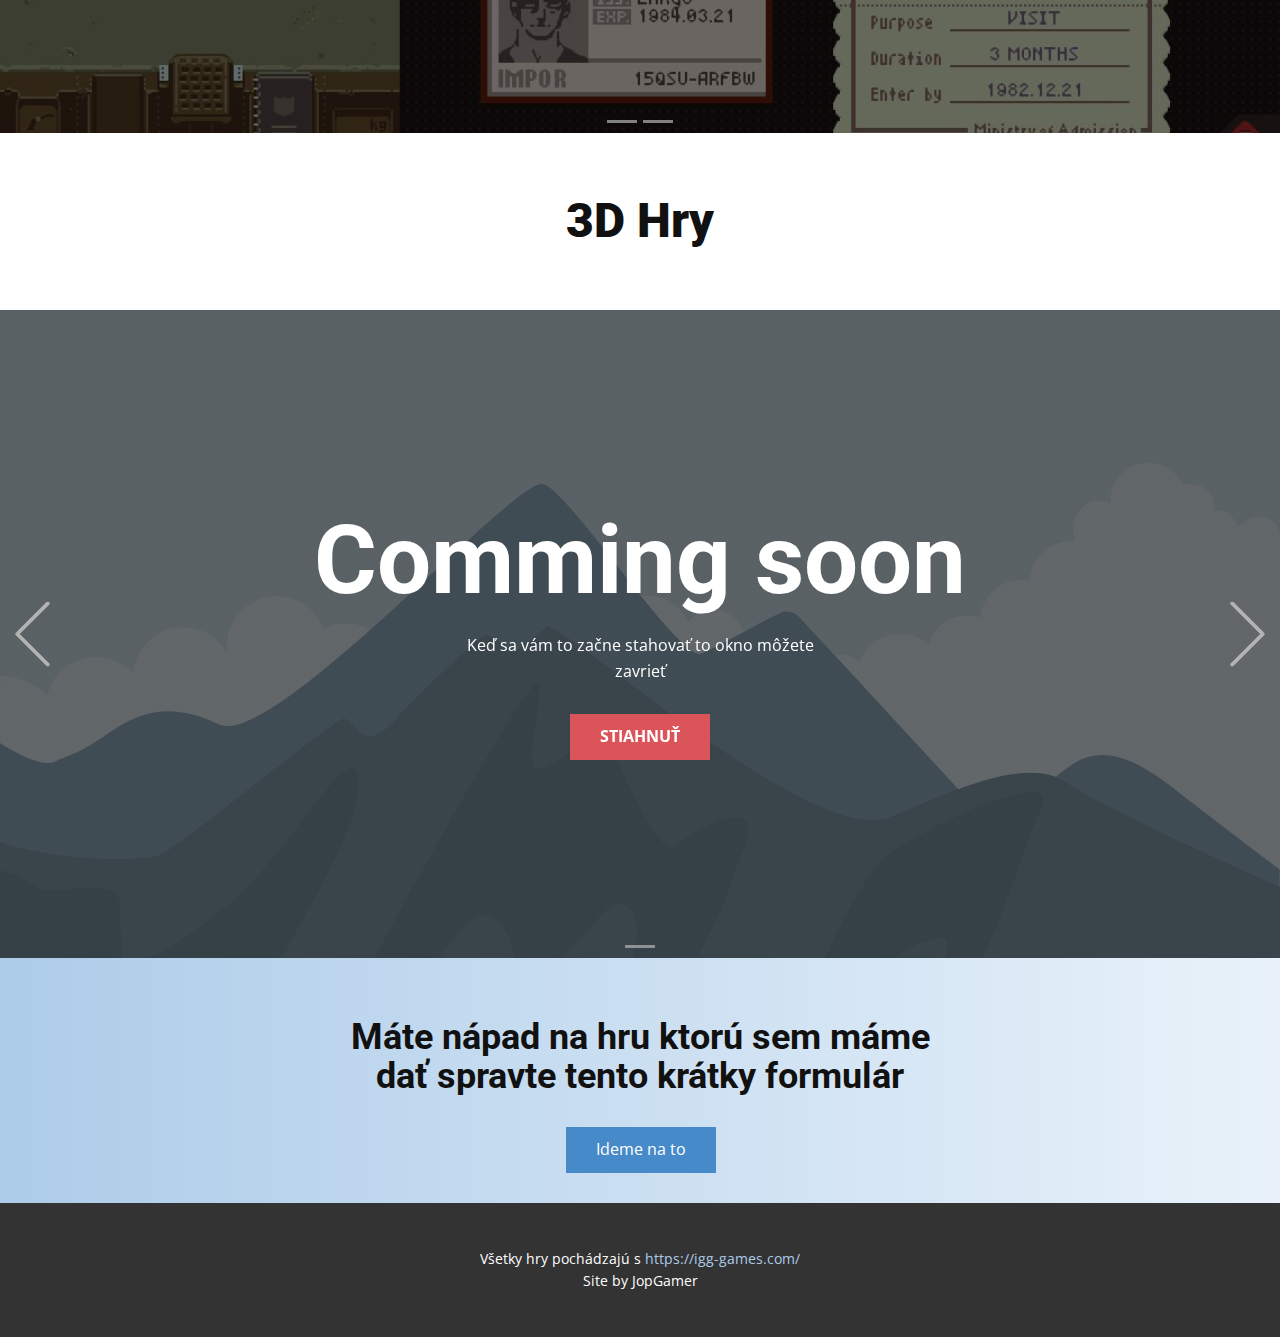
==== commit f6b70e4f: "Moje úpravi" ====
--- a/Hry.html
+++ b/Hry.html
@@ -1,6 +1,15 @@
 <!DOCTYPE html>
 <html style="font-size: 16px;">
   <head>
+<!-- Global site tag (gtag.js) - Google Analytics -->  
+<script async src="https://www.googletagmanager.com/gtag/js?id=UA-173172376-1"></script>
+<script>
+  window.dataLayer = window.dataLayer || [];
+  function gtag(){dataLayer.push(arguments);}
+  gtag('js', new Date());
+
+  gtag('config', 'UA-173172376-1');
+</script>  
     <meta name="viewport" content="width=device-width, initial-scale=1.0">
     <meta charset="utf-8">
     <meta name="keywords" content="Airport CEO, LogicBots">
@@ -202,17 +211,7 @@
         <p class="u-small-text u-text u-text-variant u-text-1">Všetky hry pochádzajú s&nbsp;<a href="https://igg-games.com/">https://igg-games.com/</a>
           <br>Site by JopGamer<br>
         </p>
-      </div></footer>
-    <section class="u-backlink u-clearfix u-grey-80">
-      <a class="u-link" href="https://nicepage.com/html-templates" target="_blank">
-        <span>HTML Template</span>
-      </a>
-      <p class="u-text">
-        <span>created with</span>
-      </p>
-      <a class="u-link" href="https://nicepage.com/html" target="_blank">
-        <span>Nicepage</span>
-      </a>. 
+      </div></footer> 
     </section>
   </body>
 </html>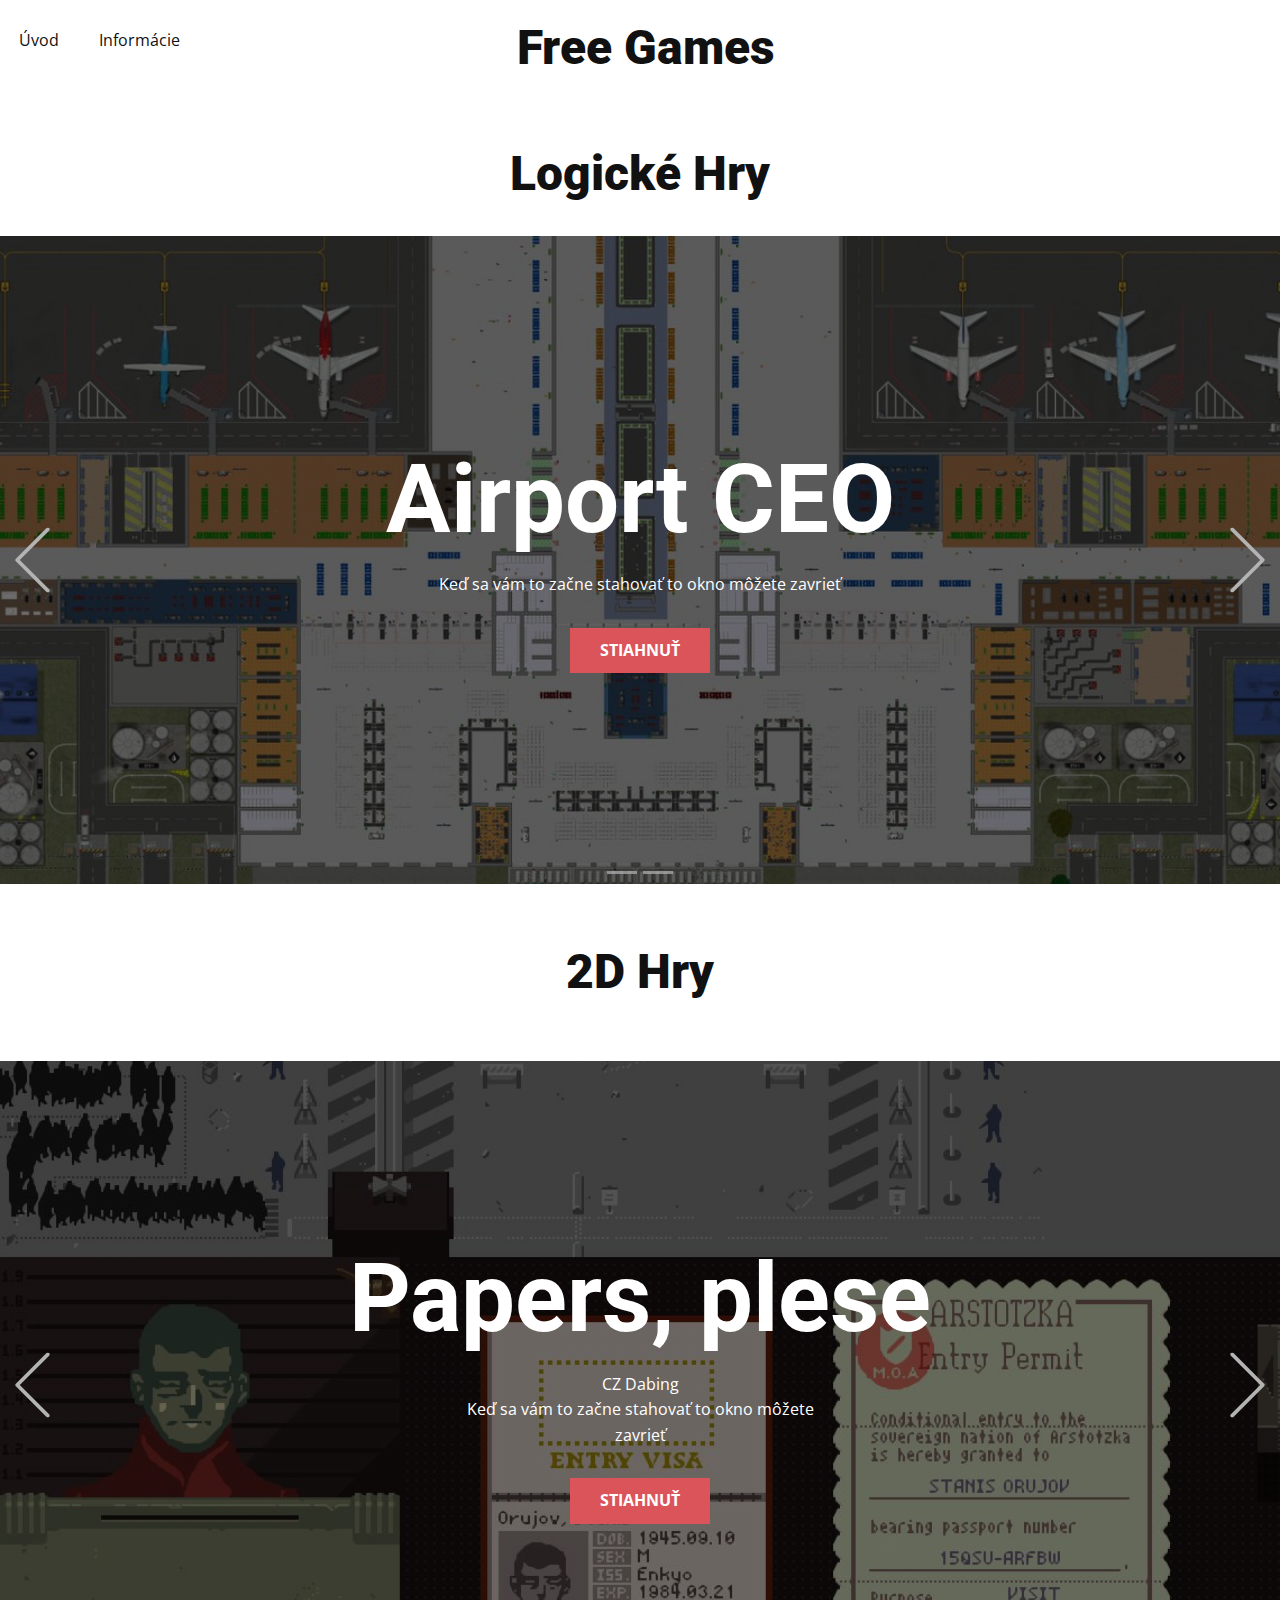
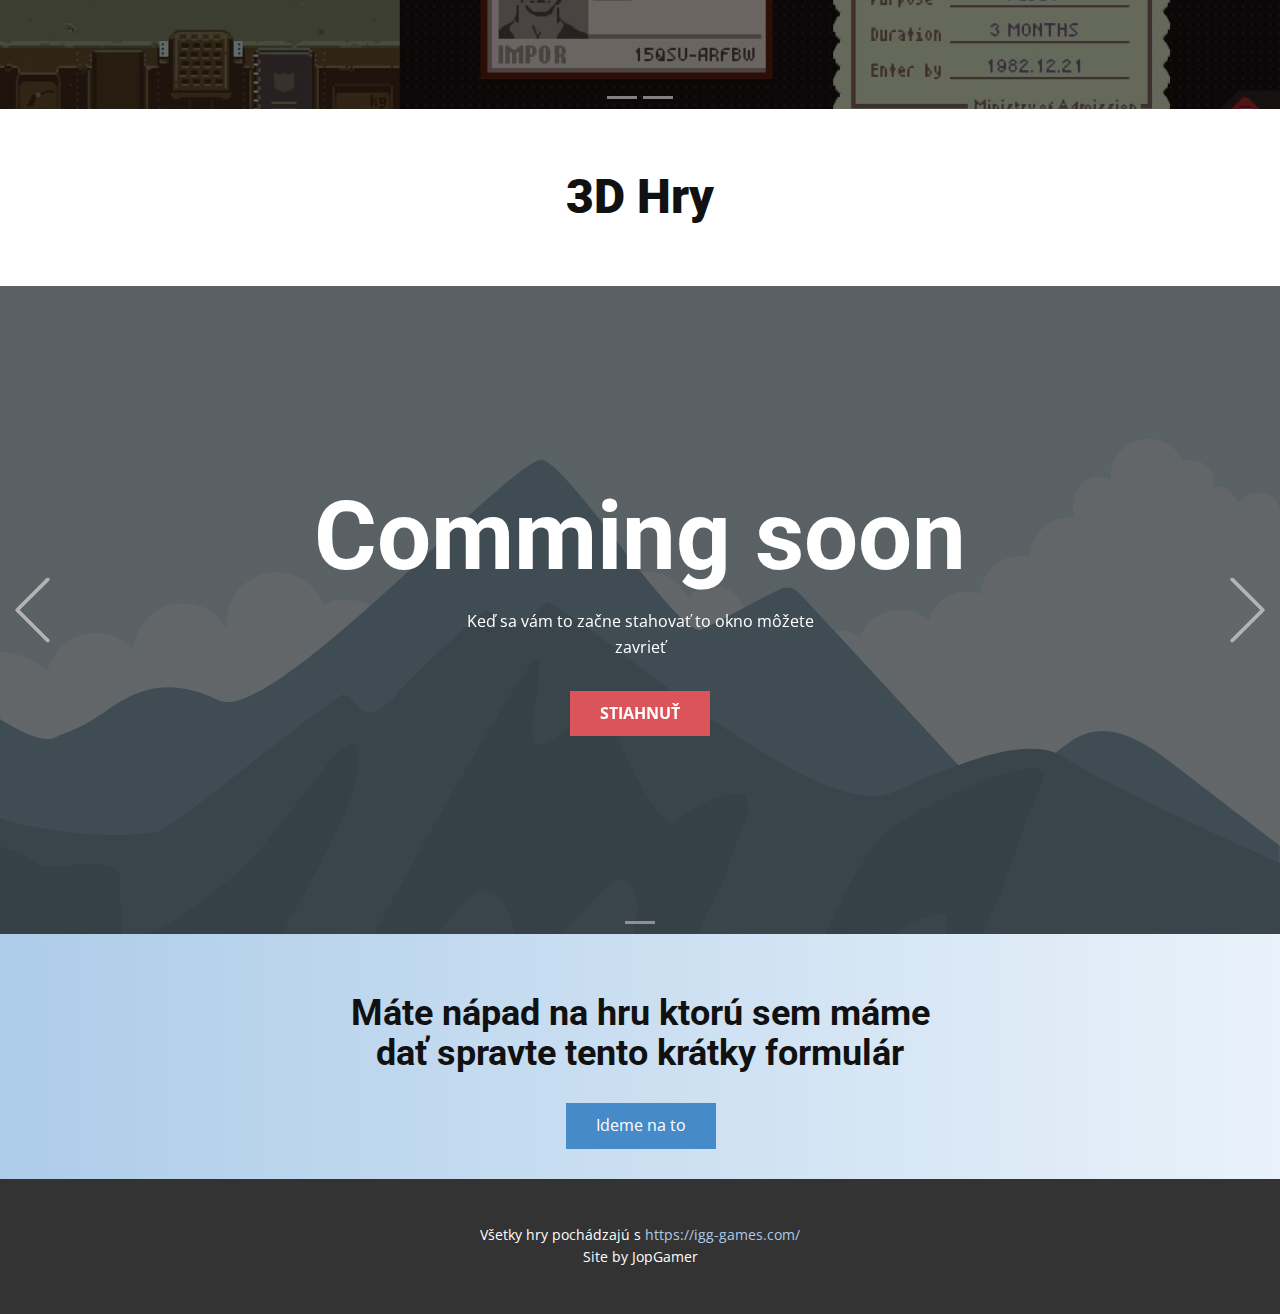
==== commit c5ad31f7: "2" ====
--- a/Hry.html
+++ b/Hry.html
@@ -1,6 +1,7 @@
 <!DOCTYPE html>
 <html style="font-size: 16px;">
   <head>
+  <script data-ad-client="ca-pub-5704967666367300" async src="https://pagead2.googlesyndication.com/pagead/js/adsbygoogle.js"></script>
 <!-- Global site tag (gtag.js) - Google Analytics -->  
 <script async src="https://www.googletagmanager.com/gtag/js?id=UA-173172376-1"></script>
 <script>
--- a/nicepage.css
+++ b/nicepage.css
@@ -28551,8 +28551,7 @@
 .u-header .u-nav-1 {font-size: 1rem; letter-spacing: 0}
 .u-header .u-nav-2 {font-size: 1rem; letter-spacing: 0}
 .u-header .u-text-1 {font-weight: 900; margin: -36px 14px 21px 26px} 
-@media (max-width: 1199px){ .u-header .u-sheet-1 {min-height: 96px}
-.u-header .u-menu-1 {margin-left: 0}
+@media (max-width: 1199px){ .u-header .u-menu-1 {margin-left: 0}
 .u-header .u-text-1 {margin-top: -36px; margin-left: 0; margin-right: 0} }
 
 
--- a/Hry.css
+++ b/Hry.css
@@ -1,6 +1,6 @@
 .u-section-1 .u-sheet-1 {min-height: 113px}.u-section-2 {margin-top: 0; margin-bottom: 0}
-.u-section-2 .u-sheet-1 {min-height: 145px}
-.u-section-2 .u-text-1 {font-weight: 900; margin: 47px 20px} 
+.u-section-2 .u-sheet-1 {min-height: 123px}
+.u-section-2 .u-text-1 {font-weight: 900; margin: 35px 20px} 
 
 @media (max-width: 1199px){ .u-section-2 .u-text-1 {margin-left: 0; margin-right: 0} }.u-block-4001-1 {background-image: linear-gradient(0deg, rgba(0,0,0,0.55), rgba(0,0,0,0.55)), url("[data-uri]"); background-position: 50% 50%; margin-top: 0; margin-bottom: 0}
 .u-block-4001-2 {position: absolute; bottom: 10px}
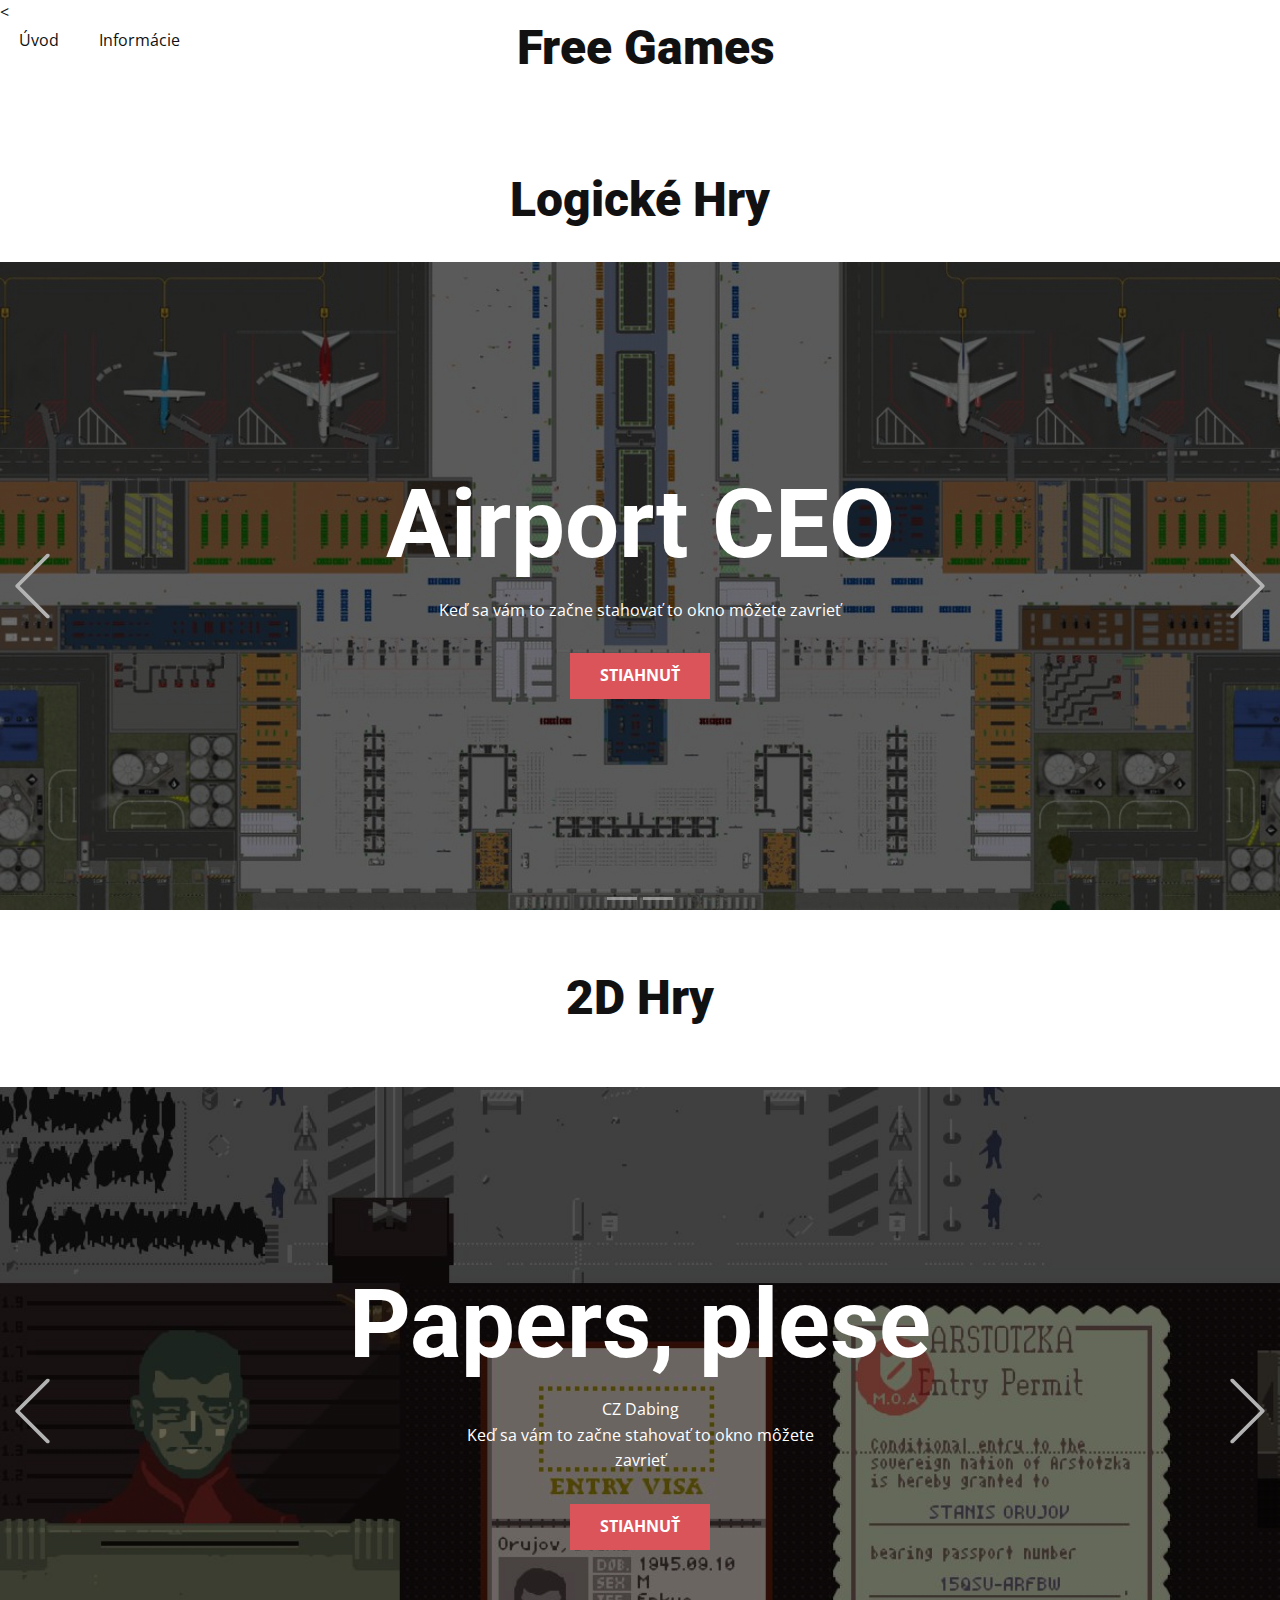
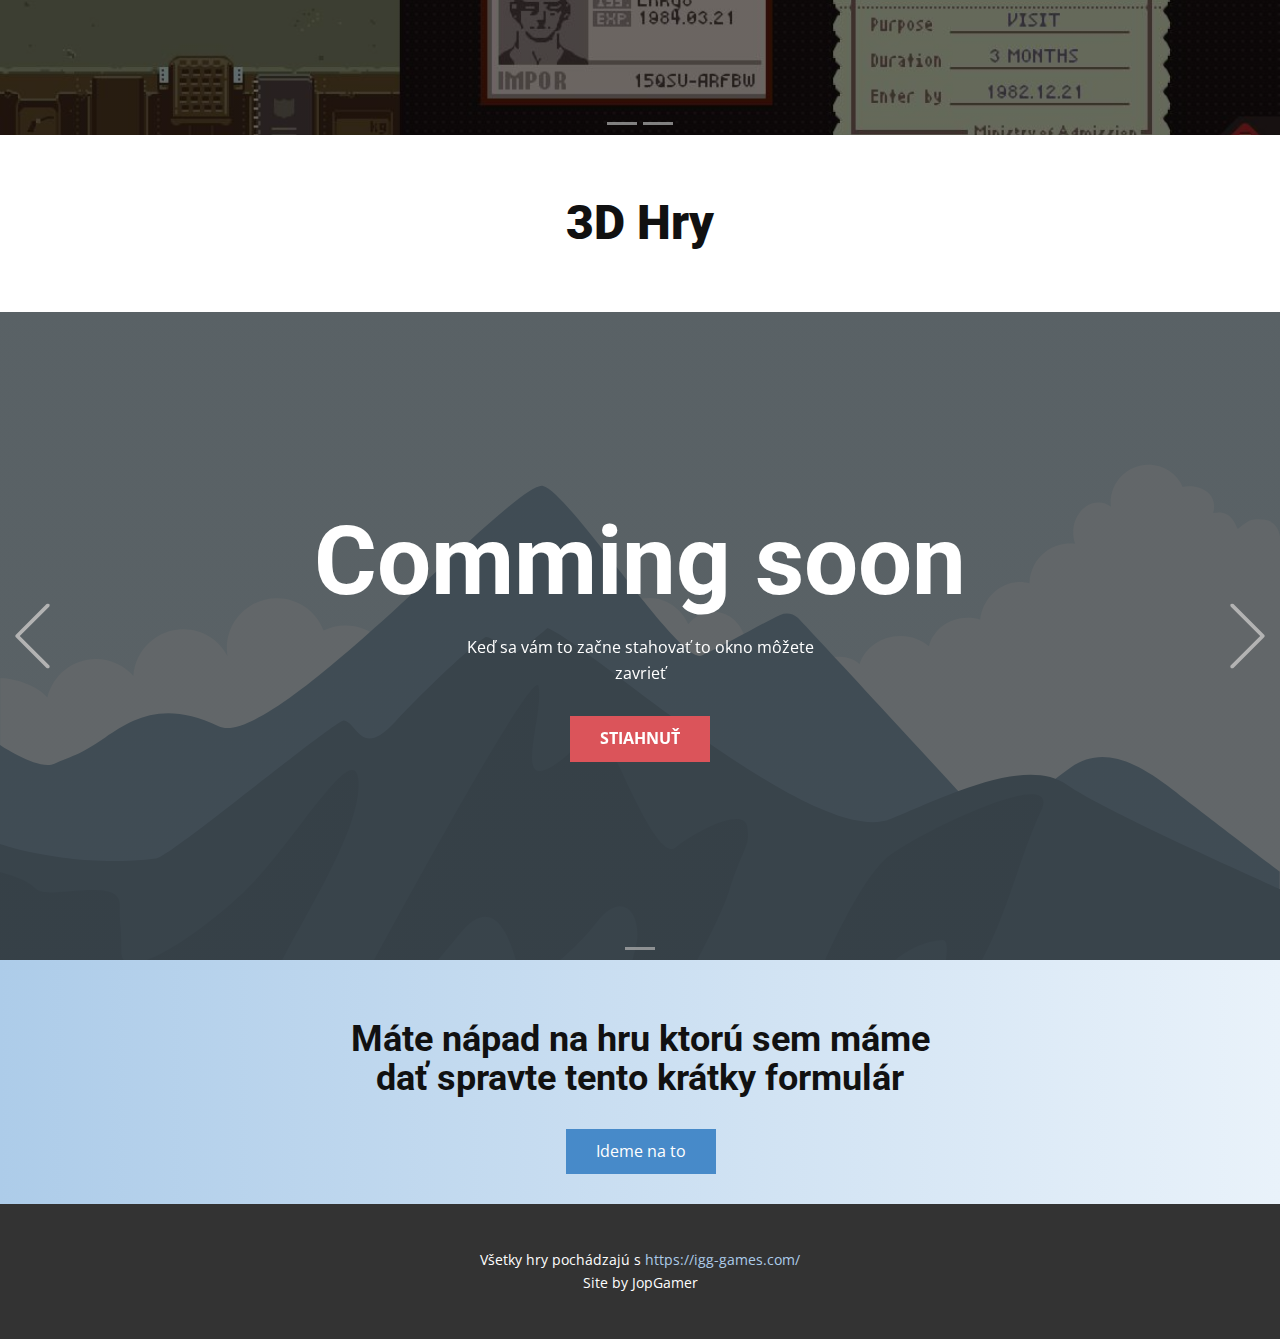
==== commit 0ff21fbe: "slodovanie" ====
--- a/Hry.html
+++ b/Hry.html
@@ -2,15 +2,15 @@
 <html style="font-size: 16px;">
   <head>
   <script data-ad-client="ca-pub-5704967666367300" async src="https://pagead2.googlesyndication.com/pagead/js/adsbygoogle.js"></script>
-<!-- Global site tag (gtag.js) - Google Analytics -->  
-<script async src="https://www.googletagmanager.com/gtag/js?id=UA-173172376-1"></script>
+<<!-- Global site tag (gtag.js) - Google Analytics -->
+<script async src="https://www.googletagmanager.com/gtag/js?id=UA-173172376-2"></script>
 <script>
   window.dataLayer = window.dataLayer || [];
   function gtag(){dataLayer.push(arguments);}
   gtag('js', new Date());
 
-  gtag('config', 'UA-173172376-1');
-</script>  
+  gtag('config', 'UA-173172376-2');
+</script>
     <meta name="viewport" content="width=device-width, initial-scale=1.0">
     <meta charset="utf-8">
     <meta name="keywords" content="Airport CEO, LogicBots">
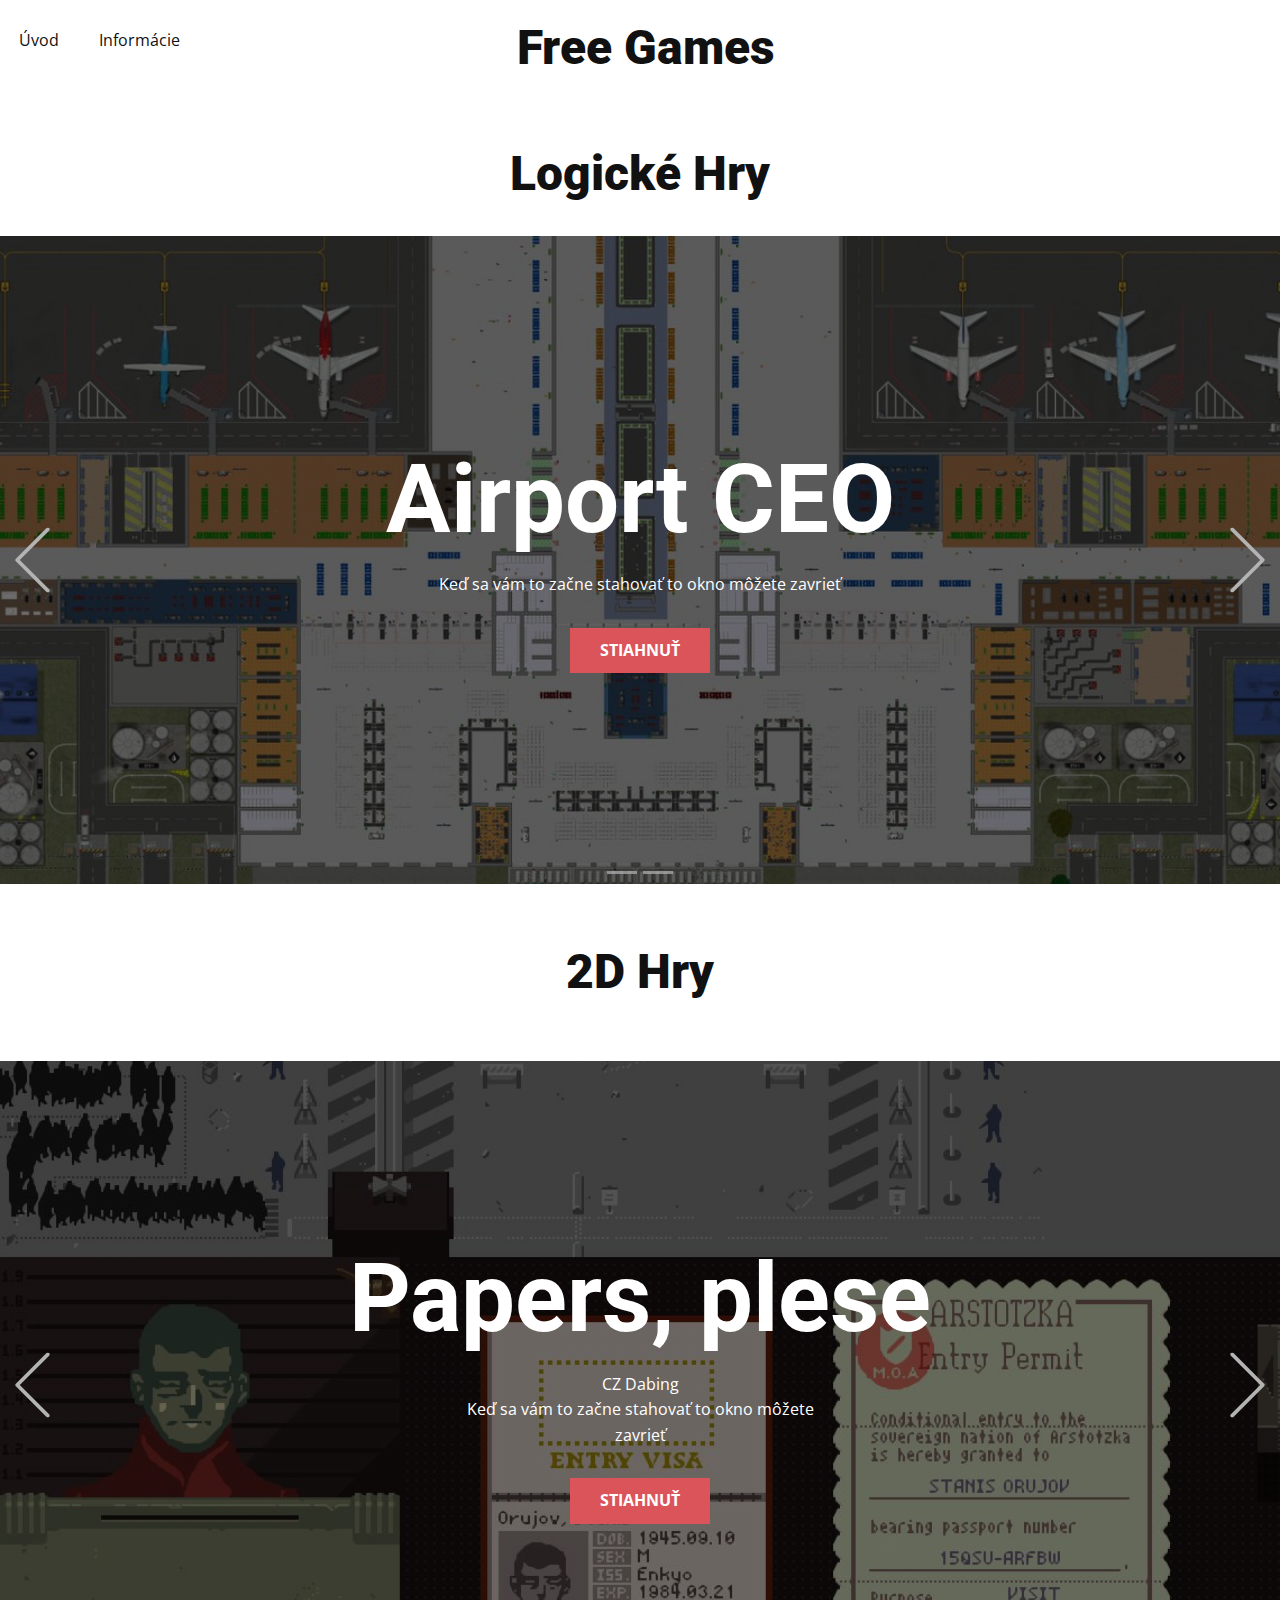
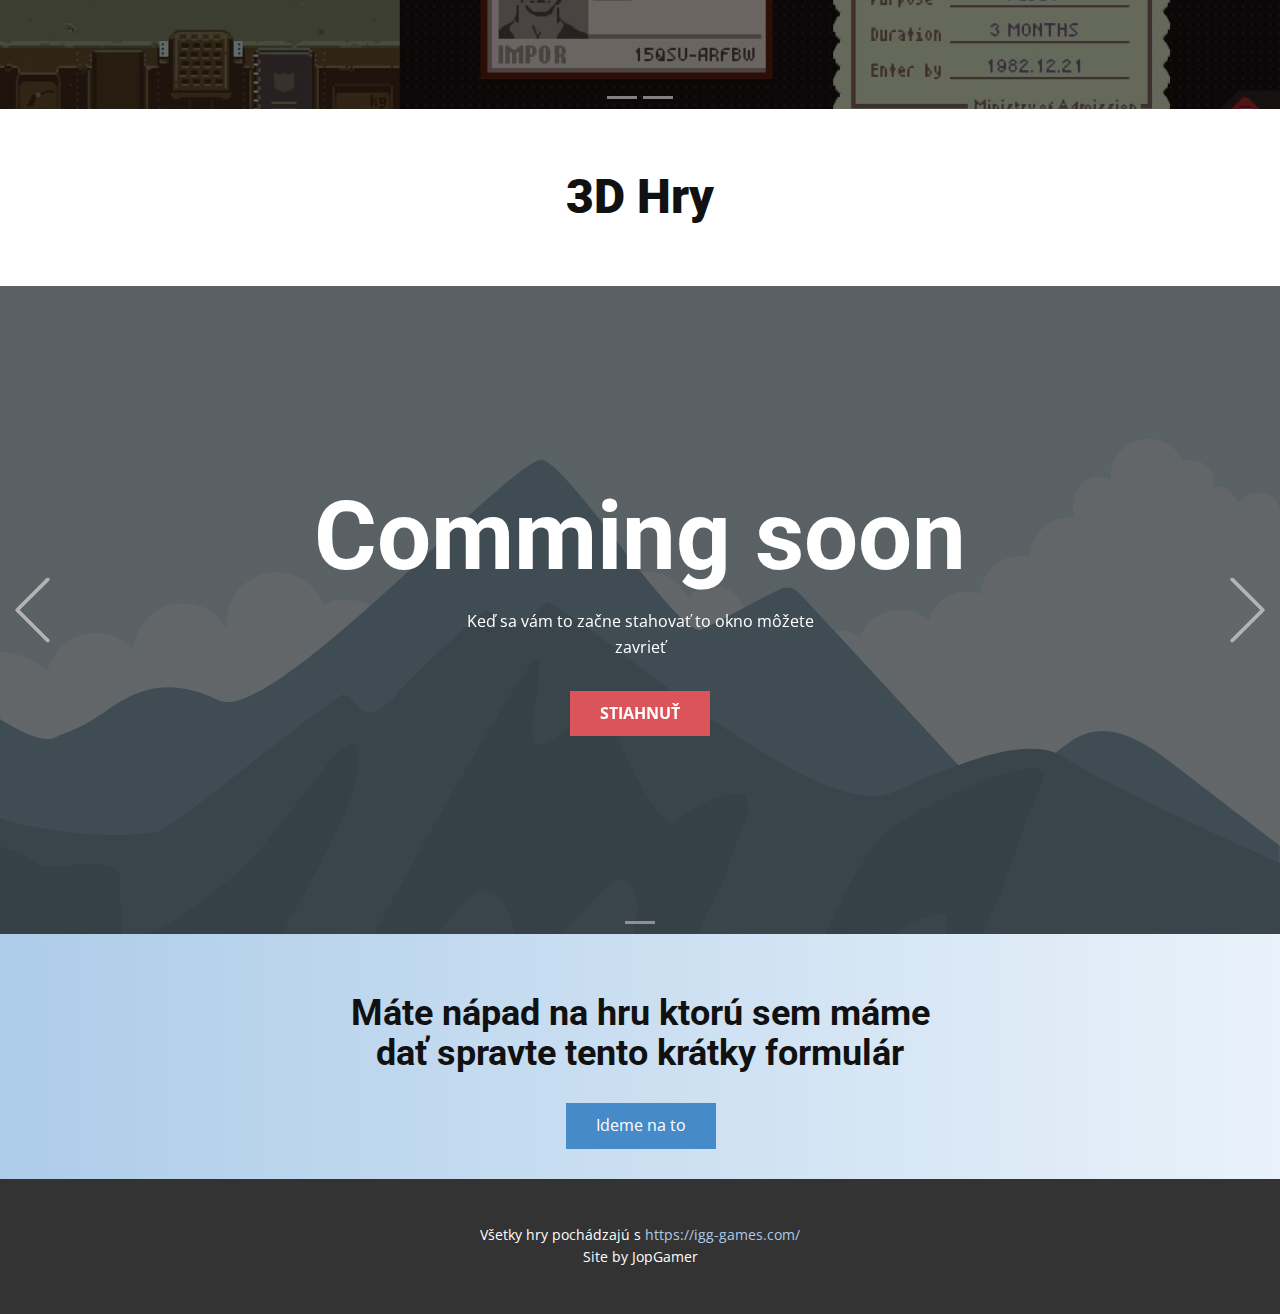
==== commit 8074a7a1: "Kilck" ====
--- a/Hry.html
+++ b/Hry.html
@@ -1,8 +1,14 @@
 <!DOCTYPE html>
 <html style="font-size: 16px;">
   <head>
-  <script data-ad-client="ca-pub-5704967666367300" async src="https://pagead2.googlesyndication.com/pagead/js/adsbygoogle.js"></script>
-<<!-- Global site tag (gtag.js) - Google Analytics -->
+  <!-- Google Tag Manager -->
+<script>(function(w,d,s,l,i){w[l]=w[l]||[];w[l].push({'gtm.start':
+new Date().getTime(),event:'gtm.js'});var f=d.getElementsByTagName(s)[0],
+j=d.createElement(s),dl=l!='dataLayer'?'&l='+l:'';j.async=true;j.src=
+'https://www.googletagmanager.com/gtm.js?id='+i+dl;f.parentNode.insertBefore(j,f);
+})(window,document,'script','dataLayer','GTM-KMXFHMC');</script>
+<!-- End Google Tag Manager -->
+<!-- Global site tag (gtag.js) - Google Analytics -->
 <script async src="https://www.googletagmanager.com/gtag/js?id=UA-173172376-2"></script>
 <script>
   window.dataLayer = window.dataLayer || [];
@@ -52,6 +58,10 @@
     <meta property="og:url" content="index.html">
   </head>
   <body class="u-body u-overlap"><header class="u-clearfix u-header u-header" id="sec-85f0"><div class="u-clearfix u-sheet u-sheet-1">
+    <!-- Google Tag Manager (noscript) -->
+<noscript><iframe src="https://www.googletagmanager.com/ns.html?id=GTM-KMXFHMC"
+height="0" width="0" style="display:none;visibility:hidden"></iframe></noscript>
+<!-- End Google Tag Manager (noscript) -->
         <nav class="u-menu u-menu-dropdown u-offcanvas u-menu-1">
           <div class="menu-collapse" style="font-size: 1rem; letter-spacing: 0;">
             <a class="u-button-style u-custom-left-right-menu-spacing u-custom-padding-bottom u-custom-top-bottom-menu-spacing u-nav-link u-text-active-palette-1-base u-text-hover-palette-2-base" href="#">
